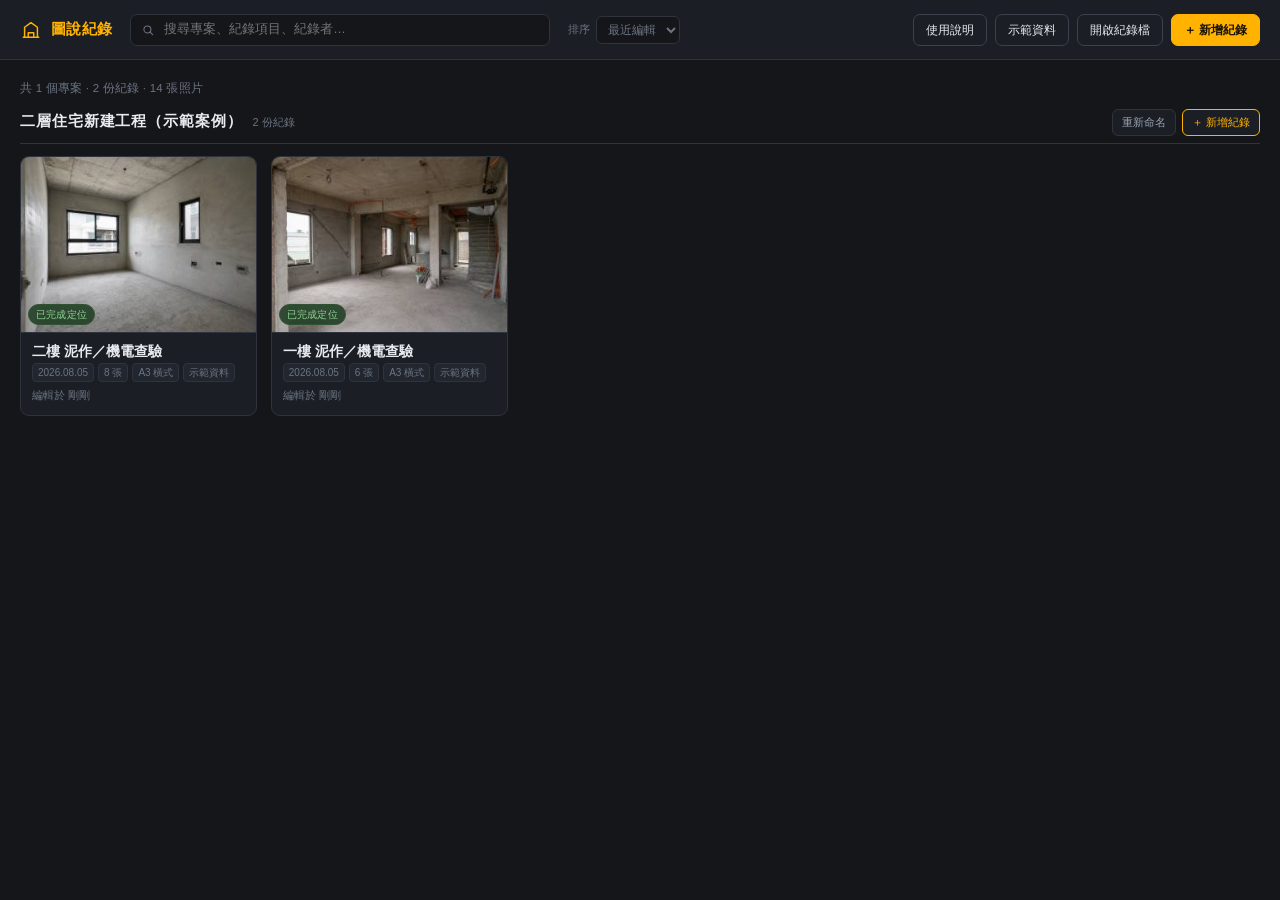
==== index.html @ b92b606a "圖說紀錄產生器：KAA AI WORKSHOP 示範檔案 高雄建築師公會 KAA AI WORKSHOP 的示範專案（吳欣儒開發）。  純前端的工地／勘查圖說紀錄工具：匯入照片與平面圖、在平面圖上點出" ====
<!DOCTYPE html>
<html lang="zh-Hant">
<head>
<meta charset="utf-8">
<meta name="viewport" content="width=device-width, initial-scale=1">
<title>圖說紀錄產生器</title>
<link rel="stylesheet" href="css/app.css">
<link rel="stylesheet" href="css/home.css">
<link rel="stylesheet" href="css/report.css">
</head>
<body>

<!-- ══════════════════════════════════════════════════════
     主介面：所有工地報告
     ══════════════════════════════════════════════════════ -->
<div id="homeView" class="view">
  <header class="homeBar">
    <div class="brand big">
      <svg viewBox="0 0 24 24" width="22" height="22" aria-hidden="true">
        <path d="M3 20h18M5 20V9l7-5 7 5v11M9 20v-5h6v5" fill="none" stroke="currentColor" stroke-width="1.6" stroke-linejoin="round"/>
      </svg>
      <span>圖說紀錄</span>
    </div>

    <div class="homeSearch">
      <svg viewBox="0 0 24 24" width="14" height="14"><circle cx="11" cy="11" r="6" fill="none" stroke="currentColor" stroke-width="1.8"/><path d="M15.5 15.5L20 20" stroke="currentColor" stroke-width="1.8" stroke-linecap="round"/></svg>
      <input id="projSearch" type="search" placeholder="搜尋專案、紀錄項目、紀錄者…">
    </div>

    <label class="homeSort">排序
      <select id="projSort">
        <option value="updated">最近編輯</option>
        <option value="date">紀錄日期</option>
        <option value="name">專案名稱</option>
        <option value="photos">照片數量</option>
      </select>
    </label>

    <div class="homeActions">
      <button id="btnHelp" class="btn ghost" title="開啟圖文使用說明">使用說明</button>
      <button id="btnSample" class="btn ghost" title="加入兩份示範紀錄（含平面圖與照片），可以直接練習">示範資料</button>
      <button id="btnOpenFile" class="btn ghost">開啟紀錄檔</button>
      <button id="btnNewProj" class="btn primary">＋ 新增紀錄</button>
    </div>
  </header>

  <main class="homeMain">
    <div id="projStats" class="projStats"></div>
    <div id="projGrid" class="projGroups"></div>
    <div id="projEmpty" class="homeEmpty" hidden>
      <svg viewBox="0 0 24 24" width="46" height="46"><path d="M3 20h18M5 20V9l7-5 7 5v11M9 20v-5h6v5" fill="none" stroke="currentColor" stroke-width="1.2" stroke-linejoin="round"/></svg>
      <p><strong>還沒有任何紀錄</strong><br>按右上「＋ 新增紀錄」開始，或用「開啟紀錄檔」讀入 <code>.sitelog</code></p>
    </div>
    <div id="projNoMatch" class="homeEmpty" hidden><p>沒有符合搜尋條件的紀錄</p></div>
  </main>
</div>

<!-- ══════════════════════════════════════════════════════
     編輯介面
     ══════════════════════════════════════════════════════ -->
<div id="editorView" class="view" hidden>

  <header class="topbar">
    <button id="btnBackHome" class="backBtn" title="回到全部紀錄">
      <svg viewBox="0 0 24 24" width="15" height="15"><path d="M15 5l-7 7 7 7" fill="none" stroke="currentColor" stroke-width="2" stroke-linecap="round" stroke-linejoin="round"/></svg>
      全部紀錄
    </button>

    <div class="metaFields">
      <label>專案名稱<input id="mProject" type="text" placeholder="○○新建工程 / ○○宅裝修"></label>
      <label>紀錄項目<input id="mSubject" type="text" placeholder="3F 泥作查驗"></label>
      <label>日期<input id="mDate" type="date"></label>
      <label>紀錄者<input id="mAuthor" type="text" placeholder="姓名"></label>
    </div>

    <div class="topActions">
      <span id="saveState" class="saveState">已儲存</span>
      <button id="btnSaveFile" class="btn ghost" title="把這份紀錄存成 .sitelog 檔備份">匯出紀錄檔</button>
      <button id="btnReport" class="btn primary">
        <svg viewBox="0 0 24 24" width="15" height="15"><path d="M6 3h9l5 5v13H6z M15 3v5h5" fill="none" stroke="currentColor" stroke-width="1.7" stroke-linejoin="round"/></svg>
        產生報告
      </button>
    </div>
  </header>

  <main class="workspace" id="workspace">

    <!-- ─── 左：照片清單 ─── -->
    <section class="pane paneList">
      <div class="paneHead">
        <h2>照片 <span id="photoCount" class="count">0</span></h2>
        <button id="btnAddPhotos" class="btn small">＋ 匯入照片</button>
      </div>
      <ul id="photoList" class="photoList"></ul>
      <div id="photoEmpty" class="emptyHint">
        <p>按上方「＋ 匯入照片」<br>或把檔案拖進來<br><span class="hint">支援影像與 PDF</span></p>
      </div>
      <div class="paneFoot">
        <span class="hint">拖曳可調整順序 · 編號會同步到平面圖與報告</span>
      </div>
    </section>

    <div class="resizer" id="resizeL" title="拖曳調整寬度（雙擊還原）"></div>

    <!-- ─── 中：平面圖 ─── -->
    <section class="pane panePlan">
      <div class="paneHead">
        <h2>平面圖</h2>
        <div class="headTools">
          <button id="btnZoomOut" class="iconBtn" title="縮小">−</button>
          <span id="zoomLabel" class="zoomLabel">100%</span>
          <button id="btnZoomIn" class="iconBtn" title="放大">＋</button>
          <button id="btnZoomFit" class="btn small ghost" title="縮放至符合視窗">符合</button>
          <button id="btnCal" class="btn small ghost" title="輸入原圖比例（例如 1:100），報告就能以真實比例出圖；也可改用兩點量測">比例尺</button>
          <button id="btnCropPlan" class="btn small ghost">裁切</button>
          <button id="btnAddPlan" class="btn small">＋ 匯入平面圖</button>
        </div>
      </div>

      <div id="planTabs" class="planTabs" hidden></div>

      <div id="planStage" class="planStage">
        <div id="planViewport" class="planViewport">
          <div id="planCanvas" class="planCanvas">
            <div id="planFrame" class="cropFrame">
              <img id="planImg" alt="平面圖" draggable="false">
            </div>
            <svg id="planOverlay" class="planOverlay" xmlns="http://www.w3.org/2000/svg"></svg>
          </div>
        </div>
        <div id="planEmpty" class="emptyHint big">
          <p><strong>尚未載入平面圖</strong><br>按右上「＋ 匯入平面圖」或把檔案拖進來<br><span class="hint">支援影像、PDF · 可匯入多張（各樓層分頁顯示）</span></p>
        </div>
        <div id="planTip" class="planTip">選一張照片，再點平面圖標記位置</div>
        <div id="calDlg" class="calDlg" hidden>
          <div class="cdHead">
            <strong>比例尺設定</strong>
            <span class="hint">告訴系統原圖的比例與紙張，報告就能以 1:100 等真實比例放置平面圖</span>
          </div>
          <div id="calState" class="cdState"></div>
          <label class="cdField">原圖比例　1 :
            <input id="calN" type="number" min="1" step="1" placeholder="100">
          </label>
          <label class="cdField">原圖紙張
            <select id="calPaper"></select>
          </label>
          <label class="cdField" id="calCustomW" hidden>紙張寬度
            <input id="calCustomWInput" type="number" min="1" step="1" placeholder="594">
            <span class="unit">mm</span>
          </label>
          <div class="cdFoot">
            <button id="calDlgPick" class="btn tiny ghost" title="圖檔被裁切或另外縮放過、不確定紙張大小時，改在圖上點兩點量距離">改用兩點量測</button>
            <span class="fdSpacer"></span>
            <button id="calDlgClear" class="btn tiny ghost danger">清除</button>
            <button id="calDlgClose" class="btn tiny ghost">關閉</button>
            <button id="calDlgApply" class="btn tiny primary">套用</button>
          </div>
        </div>
        <div id="planCalBar" class="cropBar" hidden>
          <span class="cropMsg" id="calMsg">在平面圖上點出一段已知距離的兩端（例如一道牆或尺寸線）</span>
          <label class="inlineField">實際距離
            <input id="calDist" type="number" min="1" step="1" placeholder="8000" disabled>
            <span class="unit">mm</span>
          </label>
          <button id="calCancel" class="btn tiny ghost">取消</button>
          <button id="calApply" class="btn tiny primary" disabled>套用</button>
        </div>
        <div id="planCropBar" class="cropBar" hidden>
          <span class="cropMsg">拖曳框選要保留的範圍</span>
          <button id="planCropReset" class="btn tiny ghost">全圖</button>
          <button id="planCropCancel" class="btn tiny ghost">取消</button>
          <button id="planCropApply" class="btn tiny primary">套用裁切</button>
        </div>
      </div>

      <div class="paneFoot planFoot">
        <span class="hint">滾輪縮放 · 拖曳空白處平移 · 拖曳圓點移動位置 · 拖曳圓點外的把手調整拍攝方向</span>
      </div>
    </section>

    <div class="resizer" id="resizeR" title="拖曳調整寬度（雙擊還原）"></div>

    <!-- ─── 右：照片編輯 ─── -->
    <section class="pane paneEdit">
      <div class="paneHead">
        <h2 id="editTitle">照片標註</h2>
        <div class="headTools">
          <button id="btnCropPhoto" class="btn small ghost">裁切</button>
          <button id="btnPrev" class="iconBtn" title="上一張">‹</button>
          <button id="btnNext" class="iconBtn" title="下一張">›</button>
        </div>
      </div>

      <div id="annoToolbar" class="annoToolbar">
        <div class="toolGroup" role="group" aria-label="標註工具">
          <button class="toolBtn" data-tool="select" title="選取 / 移動 (V)">
            <svg viewBox="0 0 24 24"><path d="M5 3l14 8-6 1.6L10.4 19z" fill="none" stroke="currentColor" stroke-width="1.7" stroke-linejoin="round"/></svg>
          </button>
          <button class="toolBtn" data-tool="pen" title="畫筆 (P)">
            <svg viewBox="0 0 24 24"><path d="M4 20l3.5-1 11-11-2.5-2.5-11 11z M15 6.5L17.5 9" fill="none" stroke="currentColor" stroke-width="1.7" stroke-linejoin="round"/></svg>
          </button>
          <button class="toolBtn" data-tool="line" title="直線 (L)">
            <svg viewBox="0 0 24 24"><path d="M4 20L20 4" fill="none" stroke="currentColor" stroke-width="1.7"/></svg>
          </button>
          <button class="toolBtn" data-tool="arrow" title="箭頭 (A)">
            <svg viewBox="0 0 24 24"><path d="M4 20L19 5 M11 5h8v8" fill="none" stroke="currentColor" stroke-width="1.7" stroke-linejoin="round"/></svg>
          </button>
          <button class="toolBtn" data-tool="rect" title="矩形 (R)">
            <svg viewBox="0 0 24 24"><rect x="4" y="6" width="16" height="12" fill="none" stroke="currentColor" stroke-width="1.7"/></svg>
          </button>
          <button class="toolBtn" data-tool="ellipse" title="橢圓 (O)">
            <svg viewBox="0 0 24 24"><ellipse cx="12" cy="12" rx="8" ry="6" fill="none" stroke="currentColor" stroke-width="1.7"/></svg>
          </button>
          <button class="toolBtn" data-tool="text" title="文字 (T)">
            <svg viewBox="0 0 24 24"><path d="M5 6h14M12 6v13M9 19h6" fill="none" stroke="currentColor" stroke-width="1.7" stroke-linecap="round"/></svg>
          </button>
        </div>

        <div class="toolGroup swatches" id="colorSwatches" role="group" aria-label="顏色"></div>

        <div class="toolGroup" role="group" aria-label="線寬">
          <button class="toolBtn wBtn" data-w="4"  title="細"><span class="wDot" style="height:2px"></span></button>
          <button class="toolBtn wBtn" data-w="8"  title="中"><span class="wDot" style="height:4px"></span></button>
          <button class="toolBtn wBtn" data-w="14" title="粗"><span class="wDot" style="height:7px"></span></button>
        </div>

        <div class="toolGroup">
          <button id="btnUndo" class="btn small ghost" title="復原 (Ctrl+Z)">復原</button>
          <button id="btnClearAnno" class="btn small ghost" title="清除此張全部標註">清除</button>
        </div>
      </div>

      <div id="editStage" class="editStage">
        <div id="photoWrap" class="photoWrap">
          <div id="photoFrame" class="cropFrame">
            <img id="photoImg" alt="" draggable="false">
          </div>
          <svg id="photoOverlay" class="photoOverlay" xmlns="http://www.w3.org/2000/svg"></svg>
        </div>
        <div id="editEmpty" class="emptyHint big"><p>從左側選一張照片開始標註</p></div>
        <div id="photoCropBar" class="cropBar" hidden>
          <span class="cropMsg">拖曳框選要保留的範圍</span>
          <button id="photoCropReset" class="btn tiny ghost">全圖</button>
          <button id="photoCropCancel" class="btn tiny ghost">取消</button>
          <button id="photoCropApply" class="btn tiny primary">套用裁切</button>
        </div>
      </div>

      <div class="captionBox">
        <div class="captionHead">
          <label for="capText">說明文字</label>
          <span id="capCounter" class="hint">0</span>
        </div>
        <textarea id="capText" rows="3" placeholder="例：3F 東側外牆，磁磚空鼓約 0.6 m²，已標示待修範圍。" disabled></textarea>
        <div class="captionRow">
          <label class="inlineField">拍攝方向
            <input id="dirAngle" type="number" min="0" max="359" step="5" placeholder="—" disabled>
            <span class="unit">°</span>
          </label>
          <button id="btnClearDir" class="btn tiny ghost" disabled>清除方向</button>
          <button id="btnClearPin" class="btn tiny ghost" disabled>清除位置</button>
          <button id="btnDelPhoto" class="btn tiny ghost danger" disabled>刪除照片</button>
        </div>
      </div>
    </section>
  </main>
</div>

<!-- ══════════════════ 報告視窗 ══════════════════ -->
<div id="reportModal" class="modal" hidden>
  <div class="reportBar">
    <div class="reportBarLeft">
      <strong>報告預覽</strong>
      <span id="sheetInfo" class="hint"></span>
    </div>

    <div class="reportBarMid">
      <label>紙張
        <select id="optPaper">
          <option value="A0">A0（1189×841）</option>
          <option value="A1">A1（841×594）</option>
          <option value="A2">A2（594×420）</option>
          <option value="A3" selected>A3（420×297）</option>
        </select>
      </label>
      <label>方向
        <select id="optOrient">
          <option value="landscape">橫式</option>
          <option value="portrait">直式</option>
        </select>
      </label>
      <label>每張圖面
        <select id="optPerSheet">
          <option value="4">4 張照片</option>
          <option value="6">6 張照片</option>
          <option value="8" selected>8 張照片</option>
          <option value="10">10 張照片</option>
          <option value="12">12 張照片</option>
          <option value="14">14 張照片</option>
        </select>
      </label>
      <label>版面
        <select id="optEdges">
          <option value="auto" selected>自動（填滿版面）</option>
          <option value="sides">只放兩側</option>
          <option value="free">自由排版</option>
        </select>
      </label>
      <label>比例
        <select id="optScale">
          <option value="">自動大小</option>
          <option value="50">1:50</option>
          <option value="75">1:75</option>
          <option value="100">1:100</option>
          <option value="150">1:150</option>
          <option value="200">1:200</option>
          <option value="250">1:250</option>
          <option value="300">1:300</option>
          <option value="500">1:500</option>
        </select>
      </label>
      <label>字級
        <select id="optFont">
          <option value="0.8">特小</option>
          <option value="0.9">小</option>
          <option value="1" selected>標準</option>
          <option value="1.15">大</option>
          <option value="1.3">特大</option>
          <option value="1.5">超大</option>
        </select>
      </label>
      <label class="chk"><input id="optLeaders" type="checkbox" checked> 引線</label>
      <label class="chk"><input id="optGhost" type="checkbox" checked> 顯示其他頁位置</label>
    </div>

    <div class="reportBarRight">
      <button id="btnFrame" class="btn ghost" title="事務所圖框：名稱、Logo、額外標題欄位">圖框</button>
      <button id="btnPrint" class="btn primary">列印 / 存成 PDF</button>
      <button id="btnCloseReport" class="btn ghost">關閉</button>
    </div>
  </div>

  <!-- 圖框設定面板 -->
  <div id="frameDlg" class="frameDlg" hidden>
    <div class="fdHead">
      <strong>圖框設定</strong>
      <span class="hint">套用在這份紀錄的報告標題欄；可設為事務所預設</span>
    </div>
    <label class="fdField">事務所名稱
      <input id="frOffice" type="text" placeholder="○○建築師事務所">
    </label>
    <div class="fdField">
      <span>Logo</span>
      <div class="fdLogoRow">
        <button id="frLogoPick" class="btn small ghost">選擇圖檔</button>
        <img id="frLogoPrev" class="fdLogoPrev" alt="" hidden>
        <button id="frLogoClear" class="btn tiny ghost danger" hidden>移除</button>
      </div>
    </div>
    <div class="fdField">
      <span>額外標題欄位（印在日期前面）</span>
      <div id="frExtras" class="fdExtras"></div>
      <button id="frAddExtra" class="btn tiny ghost">＋ 新增欄位</button>
    </div>
    <div class="fdFoot">
      <label class="chk"><input id="frDefault" type="checkbox"> 設為新紀錄的預設圖框</label>
      <span class="fdSpacer"></span>
      <button id="frClose" class="btn small ghost">關閉</button>
      <button id="frSave" class="btn small primary">套用</button>
    </div>
  </div>

  <!-- 自由排版 -->
  <div id="freeBar" class="manualBar" hidden>
    <span class="mbLabel">自由排版</span>
    <span class="mbHint">拖曳移動 · 拖到另一張照片上互換 · 右下角把手縮放 · 方向鍵微調（Shift 5mm）· Alt 暫時不吸附 · Ctrl+Z 復原 / Ctrl+Y 重做</span>
    <label class="chk mbChk"><input id="optSnap" type="checkbox" checked> 對齊吸附</label>
    <button id="btnResetFree" class="btn tiny ghost">全部重排</button>
  </div>

  <div id="reportScroll" class="reportScroll">
    <div id="sheets" class="sheets"></div>
  </div>
</div>

<!-- 隱藏的檔案輸入 -->
<input id="filePhotos" type="file" accept="image/*,.pdf" multiple hidden>
<input id="filePlan"   type="file" accept="image/*,.pdf" hidden>
<input id="fileProj"   type="file" accept=".sitelog,.json,application/json" hidden>
<input id="fileLogo"   type="file" accept="image/*" hidden>

<div id="dropVeil" class="dropVeil" hidden><div id="dropVeilMsg">放開以匯入</div></div>

<div id="toast" class="toast" hidden></div>

<script src="js/util.js"></script>
<script src="js/db.js"></script>
<script src="js/state.js"></script>
<script src="js/crop.js"></script>
<script src="js/convert.js"></script>
<script src="js/plan.js"></script>
<script src="js/photo.js"></script>
<script src="js/layout.js"></script>
<script src="js/report.js"></script>
<script src="js/arrange.js"></script>
<script src="js/home.js"></script>
<script src="js/sample.js"></script>
<script src="js/app.js"></script>
</body>
</html>
---- css/app.css ----
/* ══════════════════════════════════════════════════════════
   工地紀錄報告產生器 — 編輯介面
   ══════════════════════════════════════════════════════════ */

:root{
  --bg:        #14161a;
  --bg-2:      #1b1e24;
  --bg-3:      #22262e;
  --line:      #2e333d;
  --line-2:    #3b414d;
  --txt:       #e7eaef;
  --txt-2:     #9aa3b2;
  --txt-3:     #6c7482;
  --accent:    #ffb300;
  --accent-d:  #d99700;
  --danger:    #ef5350;
  --ok:        #4caf50;
  --radius:    7px;
  --head-h:    54px;
  --font: "Noto Sans TC","PingFang TC","Microsoft JhengHei",-apple-system,
          BlinkMacSystemFont,"Segoe UI",Roboto,sans-serif;
}

*{ box-sizing:border-box; }

/* 這個專案大量使用 hidden 屬性切換顯示，而下面不少元件自帶
   display:flex / grid，特異性高過 UA 的 [hidden]{display:none}。 */
[hidden]{ display:none !important; }

html,body{
  height:100%; margin:0;
  background:var(--bg); color:var(--txt);
  font-family:var(--font); font-size:13px; line-height:1.5;
  overflow:hidden;
  -webkit-font-smoothing:antialiased;
}

button,input,select,textarea{ font:inherit; color:inherit; }
h2{ font-size:12px; font-weight:600; letter-spacing:.06em; margin:0; color:var(--txt-2); text-transform:uppercase; }
.hint{ color:var(--txt-3); font-size:11px; }

/* ─────────────── 按鈕 ─────────────── */
.btn{
  display:inline-flex; align-items:center; gap:6px;
  background:var(--bg-3); border:1px solid var(--line-2); color:var(--txt);
  padding:6px 12px; border-radius:var(--radius); cursor:pointer;
  font-size:12px; font-weight:500; white-space:nowrap;
  transition:background .12s, border-color .12s, color .12s;
}
.btn:hover{ background:#2b313a; border-color:#4a515f; }
.btn:active{ transform:translateY(1px); }
.btn.primary{ background:var(--accent); border-color:var(--accent); color:#1a1206; font-weight:700; }
.btn.primary:hover{ background:#ffc02e; border-color:#ffc02e; }
.btn.ghost{ background:transparent; }
.btn.ghost:hover{ background:var(--bg-3); }
.btn.danger{ color:#ff8a85; border-color:#4a3230; }
.btn.danger:hover{ background:#3a2422; border-color:#6b3c39; color:#ff9c97; }
.btn.small{ padding:4px 9px; font-size:11.5px; }
.btn.tiny{ padding:3px 8px; font-size:11px; }
.btn:disabled{ opacity:.35; cursor:default; pointer-events:none; }

.iconBtn{
  width:24px; height:24px; display:grid; place-items:center;
  background:transparent; border:1px solid var(--line-2); border-radius:5px;
  color:var(--txt-2); cursor:pointer; font-size:14px; line-height:1; padding:0;
}
.iconBtn:hover{ background:var(--bg-3); color:var(--txt); }

/* ─────────────── 頂部工具列 ─────────────── */
.topbar{
  height:var(--head-h); display:flex; align-items:center; gap:20px;
  padding:0 14px; background:var(--bg-2); border-bottom:1px solid var(--line);
}
.brand{
  display:flex; align-items:center; gap:8px;
  font-weight:700; font-size:13.5px; letter-spacing:.02em;
  color:var(--accent); flex:none;
}
.metaFields{ display:flex; gap:12px; flex:1; min-width:0; overflow:hidden; }
.metaFields label{
  display:flex; flex-direction:column; gap:2px;
  font-size:10px; color:var(--txt-3); letter-spacing:.04em; min-width:0;
}
.metaFields input{
  background:var(--bg); border:1px solid var(--line); border-radius:5px;
  padding:4px 7px; font-size:12px; width:100%; min-width:0;
}
.metaFields label:nth-child(1){ flex:1.6 1 130px; }
.metaFields label:nth-child(2){ flex:1.4 1 120px; }
.metaFields label:nth-child(3){ flex:0 0 118px; }
.metaFields label:nth-child(4){ flex:0 0 88px; }
.metaFields input:focus{ outline:none; border-color:var(--accent); }
.topActions{ display:flex; gap:7px; flex:none; }

/* ─────────────── 版面 ─────────────── */
.workspace{
  height:calc(100% - var(--head-h));
  display:grid;
  grid-template-columns:var(--wL, 210px) 5px 1fr 5px var(--wR, 400px);
}

/* 側欄寬度調整把手 */
.resizer{
  background:var(--line); cursor:col-resize; position:relative;
  transition:background .12s;
}
.resizer::after{                       /* 把可點擊範圍加寬，但視覺上仍是細線 */
  content:''; position:absolute; top:0; bottom:0; left:-4px; right:-4px;
}
.resizer:hover, .resizer.dragging{ background:var(--accent); }
body.resizing{ cursor:col-resize; user-select:none; }
body.resizing iframe, body.resizing .planViewport{ pointer-events:none; }
.pane{ display:flex; flex-direction:column; min-width:0; min-height:0; background:var(--bg); }
.paneList{ border-right:1px solid var(--line); }
.paneEdit{ border-left:1px solid var(--line); background:var(--bg-2); }

.paneHead{
  min-height:38px; flex:none; display:flex; align-items:center; justify-content:space-between;
  gap:4px 8px; padding:3px 10px; border-bottom:1px solid var(--line); background:var(--bg-2);
  /* 欄寬不夠時工具列換行，而不是把最右邊的按鈕（裁切、匯入平面圖）擠出畫面外 */
  flex-wrap:wrap;
}
.paneEdit .paneHead{ background:var(--bg-3); }
.headTools{ display:flex; align-items:center; gap:5px; flex-wrap:wrap; justify-content:flex-end; }
.headTools .btn, .headTools .iconBtn{ white-space:nowrap; }
.count{
  display:inline-block; min-width:17px; padding:0 5px; margin-left:3px;
  background:var(--bg-3); border-radius:9px; text-align:center;
  font-size:10.5px; color:var(--txt-2); font-weight:600;
}
.paneFoot{
  flex:none; padding:6px 10px; border-top:1px solid var(--line);
  background:var(--bg-2); font-size:10.5px;
}
.planFoot{ text-align:center; }

.emptyHint{
  display:grid; place-items:center; text-align:center;
  color:var(--txt-3); font-size:12px; padding:24px 16px; line-height:1.7;
}
.emptyHint.big{ position:absolute; inset:0; pointer-events:none; }
.emptyHint p{ margin:0; }

/* ─────────────── 照片清單 ─────────────── */
.photoList{ list-style:none; margin:0; padding:6px; overflow-y:auto; flex:1; }
.photoItem{
  position:relative; display:flex; gap:8px; align-items:center;
  padding:5px; margin-bottom:4px; border-radius:6px;
  border:1px solid transparent; cursor:pointer; user-select:none;
  transition:background .1s, border-color .1s;
}
.photoItem:hover{ background:var(--bg-2); }
.photoItem.sel{ background:#2a2418; border-color:var(--accent); }
.photoItem.dragging{ opacity:.35; }
.photoItem.dropBefore{ box-shadow:inset 0 2px 0 var(--accent); }
.photoItem.dropAfter { box-shadow:inset 0 -2px 0 var(--accent); }

.piNum{
  flex:none; width:20px; height:20px; border-radius:50%;
  display:grid; place-items:center; font-size:10.5px; font-weight:700;
  background:var(--bg-3); color:var(--txt-2); border:1px solid var(--line-2);
}
.photoItem.sel .piNum{ background:var(--accent); color:#1a1206; border-color:var(--accent); }
.piThumb{
  flex:none; width:56px; height:42px; border-radius:4px; object-fit:cover;
  background:var(--bg-3); border:1px solid var(--line);
}
.piMeta{ flex:1; min-width:0; }
.piCap{
  font-size:11px; color:var(--txt-2); overflow:hidden; text-overflow:ellipsis;
  display:-webkit-box; -webkit-line-clamp:2; -webkit-box-orient:vertical; line-height:1.35;
}
.piCap.none{ color:var(--txt-3); font-style:italic; }
.piFlags{ display:flex; gap:4px; margin-top:3px; }
.flag{
  font-size:9px; padding:1px 4px; border-radius:3px; letter-spacing:.03em;
  background:var(--bg-3); color:var(--txt-3); border:1px solid var(--line);
}
.flag.on{ background:#1e3320; color:#8fd694; border-color:#2f5233; }
.flag.warn{ background:#3a2a16; color:#e8b366; border-color:#5c421f; }

/* ─────────────── 平面圖 ─────────────── */
.planStage{ position:relative; flex:1; overflow:hidden; background:#0e1013; }
.planViewport{ position:absolute; inset:0; overflow:hidden; cursor:crosshair; touch-action:none; }
.planViewport.panning{ cursor:grabbing; }
.planViewport.noplan{ cursor:default; }
.planCanvas{ position:absolute; top:0; left:0; transform-origin:0 0; will-change:transform; }
.planCanvas .cropFrame{ position:absolute; top:0; left:0; background:#fff; }
.planCanvas img{ display:block; max-width:none; user-select:none; }
.planOverlay{ position:absolute; inset:0; overflow:visible; }

.pinHit{ cursor:grab; }
.pinHit:active{ cursor:grabbing; }
.dirHandle{ cursor:crosshair; }

.planTip{
  position:absolute; left:50%; bottom:12px; transform:translateX(-50%);
  background:rgba(255,179,0,.14); border:1px solid rgba(255,179,0,.45);
  color:#ffd479; padding:5px 12px; border-radius:20px;
  font-size:11.5px; pointer-events:none; opacity:0; transition:opacity .2s;
}
.planTip.show{ opacity:1; }
.zoomLabel{ font-size:10.5px; color:var(--txt-3); min-width:34px; text-align:center; }

/* ─────────────── 標註工具列 ─────────────── */
.annoToolbar{
  flex:none; display:flex; flex-wrap:wrap; align-items:center; gap:6px;
  padding:6px 8px; border-bottom:1px solid var(--line); background:var(--bg-3);
}
.toolGroup{ display:flex; align-items:center; gap:3px; padding-right:6px; border-right:1px solid var(--line); }
.toolGroup:last-child{ border-right:none; padding-right:0; margin-left:auto; }
.toolBtn{
  width:27px; height:27px; display:grid; place-items:center;
  background:transparent; border:1px solid transparent; border-radius:5px;
  color:var(--txt-2); cursor:pointer; padding:0;
}
.toolBtn svg{ width:16px; height:16px; }
.toolBtn:hover{ background:#2b313a; color:var(--txt); }
.toolBtn.on{ background:var(--accent); color:#1a1206; border-color:var(--accent); }
.wDot{ display:block; width:15px; border-radius:3px; background:currentColor; }

.swatches{ gap:4px; }
.swatch{
  width:17px; height:17px; border-radius:50%; cursor:pointer; padding:0;
  border:2px solid transparent; box-shadow:0 0 0 1px var(--line-2) inset;
}
.swatch.on{ border-color:var(--txt); box-shadow:0 0 0 1px var(--bg-3) inset; }

/* ─────────────── 照片編輯 ─────────────── */
.editStage{
  position:relative; flex:1; min-height:0; display:grid; place-items:center;
  padding:10px; background:#0e1013; overflow:hidden;
}
.photoWrap{
  position:relative; max-width:100%; max-height:100%;
  display:none; box-shadow:0 3px 18px rgba(0,0,0,.55);
}
.photoWrap.ready{ display:block; }
.photoWrap .cropFrame{ position:absolute; inset:0; }
.photoWrap img{ display:block; user-select:none; }
.photoOverlay{ position:absolute; inset:0; touch-action:none; cursor:crosshair; }
.photoOverlay.selectMode{ cursor:default; }
.annoShape{ pointer-events:none; }
.annoShape.pickable{ pointer-events:stroke; cursor:move; }
.annoShape.pickable.filled{ pointer-events:all; }
.annoSel{ outline:none; }

/* ─────────────── 說明文字 ─────────────── */
.captionBox{ flex:none; padding:8px 10px 10px; border-top:1px solid var(--line); background:var(--bg-2); }
.captionHead{ display:flex; justify-content:space-between; align-items:baseline; margin-bottom:4px; }
.captionHead label{ font-size:10px; color:var(--txt-3); letter-spacing:.05em; }
#capText{
  width:100%; resize:vertical; min-height:52px;
  background:var(--bg); border:1px solid var(--line); border-radius:6px;
  padding:7px 8px; font-size:12.5px; line-height:1.55;
}
#capText:focus{ outline:none; border-color:var(--accent); }
#capText:disabled{ opacity:.4; }
.captionRow{ display:flex; align-items:center; gap:7px; margin-top:7px; flex-wrap:wrap; }
.inlineField{ display:flex; align-items:center; gap:4px; font-size:11px; color:var(--txt-3); }
.inlineField input{
  width:52px; background:var(--bg); border:1px solid var(--line);
  border-radius:5px; padding:3px 5px; font-size:11.5px;
}
.inlineField input:focus{ outline:none; border-color:var(--accent); }
.unit{ color:var(--txt-3); }
.captionRow .danger{ margin-left:auto; }

/* ─────────────── 報告視窗 ─────────────── */
.modal{ position:fixed; inset:0; z-index:100; background:#3c4048; display:flex; flex-direction:column; }
.reportBar{
  flex:none; height:46px; display:flex; align-items:center; gap:18px;
  padding:0 14px; background:var(--bg-2); border-bottom:1px solid #000;
  box-shadow:0 2px 10px rgba(0,0,0,.4);
}
.reportBarLeft{ display:flex; align-items:baseline; gap:9px; flex:none; }
.reportBarMid{ display:flex; align-items:center; gap:14px; flex:1; flex-wrap:wrap; }
.reportBarMid label{ display:flex; align-items:center; gap:5px; font-size:11px; color:var(--txt-3); }
.reportBarMid select{
  background:var(--bg); border:1px solid var(--line-2); border-radius:5px;
  padding:3px 6px; font-size:11.5px;
}
.reportBarMid .chk{ gap:4px; cursor:pointer; }
.reportBarRight{ display:flex; gap:7px; flex:none; }

/* 自訂版面列 */
.manualBar{
  flex:none; display:flex; align-items:center; gap:9px; flex-wrap:wrap;
  padding:7px 14px; background:var(--bg-3); border-bottom:1px solid #000;
  font-size:11px; color:var(--txt-3);
}
.mbLabel{ color:var(--txt-2); font-weight:600; letter-spacing:.04em; }
.mbNum{ display:flex; align-items:center; gap:4px; }
.mbNum input{
  width:46px; background:var(--bg); border:1px solid var(--line-2);
  border-radius:5px; padding:3px 5px; font-size:11.5px; text-align:center;
}
.mbNum input:focus{ outline:none; border-color:var(--accent); }
.mbNum input:disabled{ opacity:.4; }
.mbSum{ color:var(--txt-3); }
.mbSum.warn{ color:#e8b366; font-weight:600; }
.mbDiv{ width:1px; height:16px; background:var(--line-2); }
.mbRange{ display:flex; align-items:center; gap:6px; }
.mbRange input[type=range]{ width:120px; accent-color:var(--accent); }
.mbRange input:disabled{ opacity:.4; }
.mbVal{ min-width:44px; color:var(--txt-2); }
.mbHint{ color:var(--txt-3); font-style:italic; }
.mbChk{ display:flex; align-items:center; gap:5px; cursor:pointer; color:var(--txt-2); }
.manualBar button{ margin-left:auto; }

.reportScroll{ flex:1; overflow:auto; padding:26px 0 46px; }
.sheets{ display:flex; flex-direction:column; align-items:center; gap:26px; }

/* ─────────────── 其他 ─────────────── */
.dropVeil{
  position:fixed; inset:0; z-index:200; display:grid; place-items:center;
  background:rgba(255,179,0,.10); border:3px dashed var(--accent);
  pointer-events:none; font-size:17px; font-weight:600; color:#ffd479;
}

/* ─────────── 圖框設定面板 ─────────── */
.frameDlg{
  position:absolute; top:52px; right:14px; z-index:150; width:400px;
  background:var(--bg-2); border:1px solid var(--line-2); border-radius:9px;
  padding:14px 16px 12px; box-shadow:0 10px 34px rgba(0,0,0,.55);
  display:flex; flex-direction:column; gap:11px;
}
.fdHead{ display:flex; flex-direction:column; gap:2px; }
.fdField{ display:flex; flex-direction:column; gap:5px; font-size:11.5px; color:var(--txt-2); }
.fdField input[type=text]{
  background:var(--bg); border:1px solid var(--line); border-radius:6px;
  padding:6px 8px; font-size:12.5px;
}
.fdField input[type=text]:focus{ outline:none; border-color:var(--accent); }
.fdLogoRow{ display:flex; align-items:center; gap:9px; }
.fdLogoPrev{
  height:34px; max-width:150px; object-fit:contain; border-radius:4px;
  background:#fff; padding:2px 6px; border:1px solid var(--line);
}
.fdExtras{ display:flex; flex-direction:column; gap:5px; }
.fdExtraRow{ display:flex; gap:6px; align-items:center; }
.fdExtraRow input{
  background:var(--bg); border:1px solid var(--line); border-radius:5px;
  padding:5px 7px; font-size:12px; min-width:0;
}
.fdExtraRow input:first-child{ flex:0 0 108px; }
.fdExtraRow input:nth-child(2){ flex:1; }
.fdExtraRow input:focus{ outline:none; border-color:var(--accent); }
.fdDel{
  flex:none; width:22px; height:22px; border-radius:5px; cursor:pointer;
  background:transparent; border:1px solid var(--line-2); color:var(--txt-3);
  font-size:12px; line-height:1; padding:0;
}
.fdDel:hover{ background:#3a2422; border-color:#6b3c39; color:#ff9c97; }
.fdFoot{ display:flex; align-items:center; gap:9px; border-top:1px solid var(--line); padding-top:11px; }
.fdFoot .chk{ display:flex; align-items:center; gap:6px; font-size:11.5px; color:var(--txt-2); cursor:pointer; }
.fdSpacer{ flex:1; }

/* ─────────── 平面圖分頁列 ─────────── */
.planTabs{
  display:flex; flex-wrap:wrap; gap:5px; padding:6px 10px 0;
  border-bottom:1px solid var(--line); padding-bottom:6px;
}
.planTab{
  display:inline-flex; align-items:center; gap:6px; max-width:200px;
  background:var(--bg); border:1px solid var(--line); border-radius:7px 7px 3px 3px;
  color:var(--txt-2); font-size:11.5px; padding:4px 7px 4px 9px; cursor:pointer;
}
.planTab:hover{ border-color:var(--line-2); color:var(--txt); }
.planTab.on{
  background:var(--bg-3); border-color:var(--accent); color:var(--txt);
  font-weight:600;
}
.ptName{ overflow:hidden; text-overflow:ellipsis; white-space:nowrap; }
.ptCount{
  flex:none; min-width:16px; text-align:center; border-radius:8px;
  background:var(--bg-3); border:1px solid var(--line-2);
  font-size:10px; padding:0 4px; color:var(--txt-3);
}
.planTab.on .ptCount{ background:var(--accent); border-color:var(--accent); color:#2a1e00; font-weight:700; }
.ptDel{
  flex:none; width:16px; height:16px; line-height:14px; text-align:center;
  border-radius:4px; color:var(--txt-3); font-size:12px;
}
.ptDel:hover{ background:#3a2422; color:#ff9c97; }

/* ─────────── 比例尺設定面板 ─────────── */
.calDlg{
  position:absolute; top:10px; right:12px; z-index:150; width:330px;
  background:var(--bg-2); border:1px solid var(--line-2); border-radius:9px;
  padding:14px 16px 12px; box-shadow:0 10px 34px rgba(0,0,0,.55);
  display:flex; flex-direction:column; gap:11px;
}
.cdHead{ display:flex; flex-direction:column; gap:2px; }
.cdState{ font-size:11px; color:var(--txt-3); }
.cdField{
  display:flex; align-items:center; gap:7px;
  font-size:12px; color:var(--txt-2); white-space:nowrap;
}
.cdField input[type=number]{
  width:86px; background:var(--bg); border:1px solid var(--line); border-radius:6px;
  padding:6px 8px; font-size:12.5px;
}
.cdField select{
  flex:1; min-width:0; background:var(--bg); border:1px solid var(--line);
  border-radius:6px; padding:6px 8px; font-size:12px; color:var(--txt);
}
.cdField input:focus, .cdField select:focus{ outline:none; border-color:var(--accent); }
.cdFoot{ display:flex; align-items:center; gap:7px; border-top:1px solid var(--line); padding-top:11px; }

.toast{
  position:fixed; left:50%; bottom:26px; transform:translateX(-50%);
  background:var(--bg-3); border:1px solid var(--line-2); color:var(--txt);
  padding:9px 18px; border-radius:22px; font-size:12.5px; z-index:300;
  box-shadow:0 6px 22px rgba(0,0,0,.5);
}
.toast.err{ border-color:#6b3c39; color:#ff9c97; }

::-webkit-scrollbar{ width:9px; height:9px; }
::-webkit-scrollbar-track{ background:transparent; }
::-webkit-scrollbar-thumb{ background:#3a4049; border-radius:5px; }
::-webkit-scrollbar-thumb:hover{ background:#4a515c; }

/* ─────────── 回首頁按鈕與存檔狀態 ─────────── */
.backBtn{
  display:inline-flex; align-items:center; gap:5px; flex:none;
  background:transparent; border:1px solid var(--line-2); color:var(--txt-2);
  padding:5px 11px 5px 8px; border-radius:var(--radius);
  font-size:12px; font-weight:500; cursor:pointer; white-space:nowrap;
}
.backBtn:hover{ background:var(--bg-3); color:var(--txt); border-color:#4a515f; }

.saveState{
  font-size:10.5px; color:var(--txt-3); min-width:44px; text-align:right;
  transition:color .2s;
}
.saveState.saving{ color:var(--accent); }
.saveState.error { color:#ff8a85; }

/* ─────────── 裁切 ─────────── */
.cropFrame{ position:relative; overflow:hidden; }
.cropFrame img{ display:block; user-select:none; }

.cropOverlay{ position:absolute; inset:0; touch-action:none; cursor:crosshair; z-index:5; }
/* 平面圖畫布有 transform:scale()，縮到 14% 時 1px 邊線與 12px 把手會小到看不見。
   --cropK 由 plan.js 設成 1/縮放倍率，框線、把手、格線全部反向補償，
   任何縮放下看起來都一樣大。照片編輯器沒有縮放，--cropK 用預設值 1。 */
.cropRect{
  position:absolute; cursor:move;
  box-shadow:0 0 0 100vmax rgba(0,0,0,.62);
  outline:calc(1.4px * var(--cropK, 1)) solid rgba(255,255,255,.9);
}
.cropGrid{
  position:absolute; inset:0; pointer-events:none;
  background:
    linear-gradient(to right,  transparent 33.33%, rgba(255,255,255,.28) 33.33%, rgba(255,255,255,.28) calc(33.33% + 1px*var(--cropK,1)), transparent calc(33.33% + 1px*var(--cropK,1)),
                               transparent 66.66%, rgba(255,255,255,.28) 66.66%, rgba(255,255,255,.28) calc(66.66% + 1px*var(--cropK,1)), transparent calc(66.66% + 1px*var(--cropK,1))),
    linear-gradient(to bottom, transparent 33.33%, rgba(255,255,255,.28) 33.33%, rgba(255,255,255,.28) calc(33.33% + 1px*var(--cropK,1)), transparent calc(33.33% + 1px*var(--cropK,1)),
                               transparent 66.66%, rgba(255,255,255,.28) 66.66%, rgba(255,255,255,.28) calc(66.66% + 1px*var(--cropK,1)), transparent calc(66.66% + 1px*var(--cropK,1)));
}
.cropHandle{
  --ck: var(--cropK, 1);
  position:absolute; width:calc(12px * var(--ck)); height:calc(12px * var(--ck));
  background:#fff;
  border:calc(1.5px * var(--ck)) solid #111; border-radius:calc(2px * var(--ck)); z-index:2;
}
.cropHandle.h-nw{ left:calc(-6px * var(--ck));  top:calc(-6px * var(--ck));    cursor:nwse-resize; }
.cropHandle.h-n { left:50%;   top:calc(-6px * var(--ck));    margin-left:calc(-6px * var(--ck)); cursor:ns-resize; }
.cropHandle.h-ne{ right:calc(-6px * var(--ck)); top:calc(-6px * var(--ck));    cursor:nesw-resize; }
.cropHandle.h-e { right:calc(-6px * var(--ck)); top:50%;     margin-top:calc(-6px * var(--ck));  cursor:ew-resize; }
.cropHandle.h-se{ right:calc(-6px * var(--ck)); bottom:calc(-6px * var(--ck)); cursor:nwse-resize; }
.cropHandle.h-s { left:50%;   bottom:calc(-6px * var(--ck)); margin-left:calc(-6px * var(--ck)); cursor:ns-resize; }
.cropHandle.h-sw{ left:calc(-6px * var(--ck));  bottom:calc(-6px * var(--ck)); cursor:nesw-resize; }
.cropHandle.h-w { left:calc(-6px * var(--ck));  top:50%;     margin-top:calc(-6px * var(--ck));  cursor:ew-resize; }

.cropBar{
  position:absolute; left:50%; bottom:12px; transform:translateX(-50%);
  display:flex; align-items:center; gap:7px; z-index:20;
  background:var(--bg-2); border:1px solid var(--line-2);
  padding:6px 10px; border-radius:22px;
  box-shadow:0 6px 22px rgba(0,0,0,.55);
}
.cropMsg{ font-size:11px; color:var(--txt-2); margin-right:3px; }
.btn.small.on, .btn.tiny.on{ background:var(--accent); border-color:var(--accent); color:#1a1206; }

.planTip.warn{
  background:rgba(232,179,102,.14); border-color:rgba(232,179,102,.5); color:#e8b366;
}

@media (max-width:1180px){
  .metaFields label:nth-child(4){ display:none; }
}
---- css/home.css ----
/* ══════════════════════════════════════════════════════════
   主介面 — 所有工地紀錄
   ══════════════════════════════════════════════════════════ */

.view{ height:100%; display:flex; flex-direction:column; }

/* ─────────── 頂部 ─────────── */
.homeBar{
  flex:none; height:60px; display:flex; align-items:center; gap:18px;
  padding:0 20px; background:var(--bg-2); border-bottom:1px solid var(--line);
}
.brand.big{ font-size:15px; gap:9px; }

.homeSearch{
  flex:1; max-width:420px; display:flex; align-items:center; gap:7px;
  background:var(--bg); border:1px solid var(--line); border-radius:7px;
  padding:0 10px; height:32px; color:var(--txt-3);
}
.homeSearch:focus-within{ border-color:var(--accent); color:var(--txt-2); }
.homeSearch input{
  flex:1; background:none; border:none; outline:none;
  font-size:12.5px; color:var(--txt); min-width:0;
}
.homeSearch input::-webkit-search-cancel-button{ filter:invert(.6); }

.homeSort{ display:flex; align-items:center; gap:6px; font-size:11px; color:var(--txt-3); }
.homeSort select{
  background:var(--bg); border:1px solid var(--line); border-radius:6px;
  padding:5px 7px; font-size:12px;
}
.homeActions{ display:flex; gap:8px; margin-left:auto; }

/* ─────────── 內容 ─────────── */
.homeMain{ flex:1; overflow-y:auto; padding:20px 20px 40px; }
.projStats{ font-size:11.5px; color:var(--txt-3); margin-bottom:12px; letter-spacing:.02em; }

/* ─────────── 專案分組 ─────────── */
.projGroups{ display:flex; flex-direction:column; gap:28px; }

.pgHead{
  display:flex; align-items:baseline; gap:10px;
  border-bottom:1px solid var(--line); padding-bottom:7px; margin-bottom:12px;
}
.pgName{
  margin:0; font-size:15px; font-weight:700; color:var(--txt);
  overflow:hidden; text-overflow:ellipsis; white-space:nowrap;
}
.pgName.none{ color:var(--txt-3); font-weight:500; font-style:italic; }
.pgCount{ flex:none; font-size:11px; color:var(--txt-3); }
.pgActs{ margin-left:auto; flex:none; display:flex; gap:6px; }
.pgAct{
  background:var(--bg-2); border:1px solid var(--line); color:var(--txt-2);
  border-radius:6px; padding:4px 9px; font-size:11px; cursor:pointer;
}
.pgAct:hover{ background:var(--bg-3); color:var(--txt); border-color:#4a515f; }
.pgAct.primary{ border-color:var(--accent); color:var(--accent); }
.pgAct.primary:hover{ background:var(--accent); color:#2a1e00; }

.pgGrid{
  display:grid; gap:14px;
  grid-template-columns:repeat(auto-fill, minmax(232px, 1fr));
}

.projCard{
  position:relative; display:flex; flex-direction:column;
  background:var(--bg-2); border:1px solid var(--line); border-radius:9px;
  overflow:hidden; cursor:pointer; outline:none;
  transition:border-color .13s, transform .13s, box-shadow .13s;
}
.projCard:hover, .projCard:focus-visible{
  border-color:var(--accent); transform:translateY(-2px);
  box-shadow:0 6px 20px rgba(0,0,0,.4);
}

.pcCover{
  position:relative; aspect-ratio:4/3; background:#0e1013;
  display:grid; place-items:center; overflow:hidden;
  border-bottom:1px solid var(--line);
}
.pcCover img{ width:100%; height:100%; object-fit:cover; display:block; }
.pcCover.blank{ color:var(--txt-3); font-size:11.5px; }

.pcBadges{ position:absolute; left:7px; bottom:7px; display:flex; gap:4px; flex-wrap:wrap; }
.pcBadge{
  font-size:10px; padding:2px 7px; border-radius:11px; letter-spacing:.02em;
  backdrop-filter:blur(4px); border:1px solid transparent;
}
.pcBadge.ok  { background:rgba(30,60,34,.86); color:#8fd694; border-color:#2f5233; }
.pcBadge.warn{ background:rgba(58,42,22,.86); color:#e8b366; border-color:#5c421f; }

.pcBody{ padding:10px 11px 11px; flex:1; min-width:0; }
.pcTitle{
  margin:0 0 3px; font-size:13.5px; font-weight:700; line-height:1.3; color:var(--txt);
  overflow:hidden; text-overflow:ellipsis; white-space:nowrap;
}
.pcTitle.none{ color:var(--txt-3); font-weight:500; font-style:italic; }
.pcSub{
  font-size:11.5px; color:var(--txt-2); line-height:1.35; margin-bottom:7px;
  overflow:hidden; text-overflow:ellipsis; white-space:nowrap;
}
.pcFacts{ display:flex; flex-wrap:wrap; gap:4px; margin-bottom:6px; }
.pcFacts span{
  font-size:10px; color:var(--txt-3); background:var(--bg-3);
  border:1px solid var(--line); border-radius:4px; padding:1px 5px;
}
.pcTime{ font-size:10.5px; color:var(--txt-3); }

.pcActions{
  position:absolute; top:7px; right:7px; display:flex; gap:4px;
  opacity:0; transition:opacity .13s;
}
.projCard:hover .pcActions,
.projCard:focus-within .pcActions{ opacity:1; }
.pcAct{
  background:rgba(20,22,26,.88); border:1px solid var(--line-2); color:var(--txt-2);
  border-radius:5px; padding:3px 7px; font-size:10.5px; cursor:pointer;
  backdrop-filter:blur(4px);
}
.pcAct:hover{ background:var(--bg-3); color:var(--txt); border-color:#4a515f; }
.pcAct.danger:hover{ background:#3a2422; border-color:#6b3c39; color:#ff9c97; }

/* ─────────── 空狀態 ─────────── */
.homeEmpty{
  display:grid; place-items:center; gap:14px; text-align:center;
  padding:70px 20px; color:var(--txt-3); line-height:1.8;
}
.homeEmpty svg{ color:var(--line-2); }
.homeEmpty p{ margin:0; font-size:13px; }
.homeEmpty strong{ color:var(--txt-2); font-size:14px; }
.homeEmpty code{
  background:var(--bg-3); border:1px solid var(--line);
  padding:1px 5px; border-radius:4px; font-size:11.5px;
}

@media (max-width:640px){
  .homeBar{ height:auto; flex-wrap:wrap; padding:10px 12px; gap:10px; }
  .homeSearch{ max-width:none; order:3; flex-basis:100%; }
  .homeSort{ display:none; }
  .homeMain{ padding:14px 12px 32px; }
  .pgGrid{ grid-template-columns:repeat(auto-fill, minmax(150px, 1fr)); gap:10px; }
}
---- css/report.css ----
/* ══════════════════════════════════════════════════════════
   報告圖面（A0–A3）— 螢幕預覽與列印共用
   所有內部座標皆以 mm 絕對定位，由 layout.js 計算後寫入
   ══════════════════════════════════════════════════════════ */

.sheetBox{
  /* 由 JS 設定縮放後的實際 px 尺寸，避免縮放留白 */
  position:relative; flex:none;
}

.sheet{
  --fs:1;                       /* 字級倍率，由報告列的「字級」設定 */
  --t-k:2.4mm; --t-v:4.2mm; --t-w:4.8mm; --t-p:5.2mm; --t-pad:3mm;  /* 標題欄，由 layout 依欄高算出 */
  position:absolute; top:0; left:0;
  transform-origin:0 0;
  background:#fff; color:#111;
  font-family:"Noto Sans TC","PingFang TC","Microsoft JhengHei",sans-serif;
  overflow:hidden;
  box-shadow:0 5px 26px rgba(0,0,0,.45);
}

/* ─────────────── 圖框 ─────────────── */
.sh-frame{
  position:absolute; border:0.5mm solid #111; pointer-events:none;
}

/* ─────────────── 標題欄 ─────────────── */
.sh-title{ position:absolute; display:flex; border-bottom:0.5mm solid #111; }
.sh-cell{
  display:flex; flex-direction:column; justify-content:center; gap:.5mm;
  padding:0 var(--t-pad); border-right:0.25mm solid #111; overflow:hidden;
  /* 固定欄一律依內容自動撐寬 —— 寫死 mm 寬度在小紙張上會把日期、圖號切掉 */
  flex:0 0 auto;
}
.sh-cell:last-child{ border-right:none; }
.sh-cell .k{
  font-size:calc(var(--t-k) * var(--fs));
  letter-spacing:.1em; color:#777; line-height:1.1; white-space:nowrap;
}
.sh-cell .v{
  font-size:calc(var(--t-v) * var(--fs)); font-weight:600; line-height:1.15;
  white-space:nowrap; overflow:hidden; text-overflow:ellipsis;
}
.sh-cell.grow{ flex:1 1 auto; min-width:0; }
.sh-cell.office{ flex-direction:row; align-items:center; gap:2mm; }
.sh-cell.office .sh-logo{ display:block; width:auto; }
.sh-cell.office .on{
  font-size:calc(var(--t-v) * var(--fs)); font-weight:700; white-space:nowrap;
}
.sh-cell.wide .v{ font-size:calc(var(--t-w) * var(--fs)); font-weight:700; }
.sh-cell.pageno{ align-items:center; justify-content:center; }
.sh-cell.pageno .v{ font-size:calc(var(--t-p) * var(--fs)); font-weight:700; letter-spacing:.04em; }

/* ─────────────── 平面圖區 ─────────────── */
/* 框的長寬比已等於裁切後的平面圖，img 由 crop.imgStyle 絕對定位並放大，
   超出的部分靠 overflow:hidden 切掉 */
.sh-planbox{ position:absolute; overflow:hidden; }
.sh-planbox img{ display:block; object-fit:fill; }
.sh-scale{
  position:absolute; right:1.5mm; bottom:1mm; z-index:2;
  font-size:calc(3mm * var(--fs)); font-weight:700; letter-spacing:.08em;
  color:#111; background:rgba(255,255,255,.82); padding:0 1.2mm; border-radius:0.6mm;
}
/* 多張平面圖時印在左上角的圖名（會跟著列印，讓每頁看得出是哪一層） */
.sh-planname{
  position:absolute; left:1.5mm; top:1mm; z-index:2; max-width:70%;
  overflow:hidden; text-overflow:ellipsis; white-space:nowrap;
  font-size:calc(3.2mm * var(--fs)); font-weight:700;
  color:#111; background:rgba(255,255,255,.82); padding:0 1.2mm; border-radius:0.6mm;
}
.sh-planlabel{
  position:absolute; font-size:3mm; letter-spacing:.16em;
  color:#888; text-transform:uppercase;
}

/* ─────────────── 照片卡 ─────────────── */
/* 框線畫在「照片實際佔的矩形」上，不是配給的格子上 —— 否則照片長寬比與格子不同時，
   外框會浮在照片外面，看起來就是幾條莫名其妙的線。說明文字也緊貼照片下緣。 */
.sh-imgframe{
  position:absolute; overflow:hidden;
  border:0.3mm solid #111; background:#f2f2f2;
}
.sh-imgframe img{ display:block; }
.sh-imgframe svg.anno{ position:absolute; inset:0; width:100%; height:100%; }

/* ── 自由排版：拖曳、縮放把手、對齊輔助線（皆不列印） ── */
.freeMode [data-arr-id]{ cursor:move; }
.freeMode [data-arr-id].selected{ outline:0.6mm solid #ffb300; outline-offset:0.4mm; }
.sh-handle{
  position:absolute; right:-1.4mm; bottom:-1.4mm; z-index:3;
  width:3.4mm; height:3.4mm; border-radius:0.6mm;
  background:#ffb300; border:0.4mm solid #7a5200; cursor:nwse-resize;
  opacity:0; transition:opacity .12s;
}
.freeMode [data-arr-id]:hover .sh-handle,
.freeMode [data-arr-id].selected .sh-handle{ opacity:1; }
.sheet.dropSheet{ outline:1.2mm solid var(--dropc, #ffb300); outline-offset:-1.2mm; }
.freeMode .sh-imgframe.sizeMatch{ outline:0.6mm dashed #ff2d95; outline-offset:0.4mm; }
.sh-guides{ position:absolute; inset:0; pointer-events:none; z-index:9; overflow:visible; }
.sh-guides .gd{ stroke:#ff2d95; stroke-width:0.25; stroke-dasharray:2 1.4; }

/* 空格位：拖曳落點，只在螢幕上出現 */
.sh-slot{
  position:absolute; border:0.4mm dashed #bbb; border-radius:1mm;
  background:rgba(0,0,0,.02);
}
.sh-imgframe[draggable="true"]{ cursor:grab; }
.sh-imgframe.dragging{ opacity:.35; }
.sh-imgframe.dropTarget, .sh-slot.dropTarget{
  outline:1mm solid #ffb300; outline-offset:-0.5mm;
}

.sh-badge{
  position:absolute; z-index:2; top:1.2mm; left:1.2mm;
  width:7mm; height:7mm; border-radius:50%;
  background:#111; color:#fff;
  display:grid; place-items:center;
  font-size:4mm; font-weight:700; line-height:1;
  box-shadow:0 0 0 0.5mm #fff;
}
.sh-cap{
  position:absolute; padding:1.4mm .4mm 0;
  font-size:calc(3.2mm * var(--fs)); line-height:1.35; color:#111;
  overflow:hidden; word-break:break-word; white-space:pre-wrap;
}
.sh-cap .cn{ font-weight:700; margin-right:1.2mm; }
/* 字級已縮到下限仍放不下 — 用漸層淡出提示還有內容被截斷 */
.sh-cap.clipped{
  -webkit-mask-image:linear-gradient(#000 72%, transparent 100%);
          mask-image:linear-gradient(#000 72%, transparent 100%);
}

/* ─────────────── 引線 / 釘點 ─────────────── */
.sh-leaders{ position:absolute; inset:0; pointer-events:none; overflow:visible; }
.ld-line{ fill:none; stroke:#111; stroke-width:0.3; }
.ld-dot{ fill:#111; }
.ld-pin-ring{ fill:#fff; stroke:#111; stroke-width:0.45; }
.ld-pin-txt{
  fill:#111; font-weight:700; text-anchor:middle; dominant-baseline:central;
  font-family:"Noto Sans TC","PingFang TC","Microsoft JhengHei",sans-serif;
}
.ld-cone{ fill:#111; fill-opacity:.14; stroke:#111; stroke-width:0.22; }
.ld-ghost{ fill:none; stroke:#999; stroke-width:0.3; stroke-dasharray:1 1; }

/* ─────────────── 無平面圖時的提示 ─────────────── */
.sh-noplan{
  position:absolute; display:grid; place-items:center; text-align:center;
  color:#bbb; font-size:4mm; border:0.3mm dashed #ccc;
}

/* ══════════════════════════════════════════════════════════
   列印
   ══════════════════════════════════════════════════════════ */
@media print{
  html,body{ height:auto; overflow:visible; background:#fff; }
  body > *:not(#reportModal){ display:none !important; }

  #reportModal{ position:static; display:block; background:#fff; }
  .reportBar{ display:none !important; }
  .reportScroll{ overflow:visible; padding:0; }
  .sheets{ display:block; gap:0; }

  .sheetBox{ width:auto !important; height:auto !important; margin:0 !important; }
  .sheet{
    position:relative; transform:none !important;
    box-shadow:none; break-after:page; page-break-after:always;
  }
  .sheetBox:last-child .sheet{ break-after:auto; page-break-after:auto; }

  .sh-slot, .sh-handle, .sh-guides{ display:none !important; }   /* 輔助元件不列印 */
  .manualBar{ display:none !important; }        /* 自由排版操作列不列印 */
  .sheet.dropSheet{ outline:none !important; }
  .sh-imgframe, .sh-planbox{ outline:none !important; opacity:1 !important; }

  *{ -webkit-print-color-adjust:exact; print-color-adjust:exact; }
}
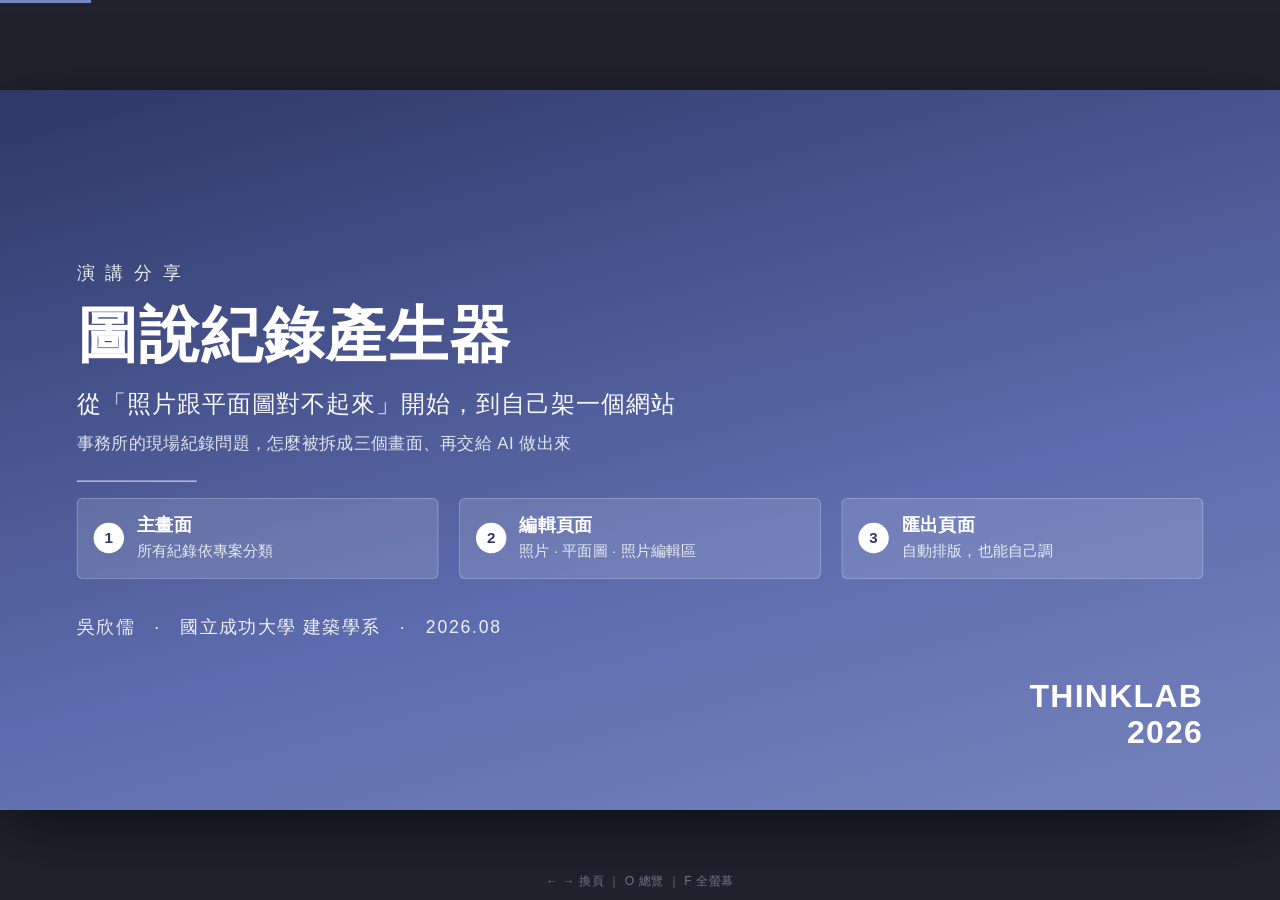
==== commit 1cb65d22: "加入演講簡報作為網站首頁，工具移到 app/ 首頁改成 KAA AI WORKSHOP 的演講簡報（14 頁，方向鍵翻頁、O 總覽、F 全螢幕）， 原本的圖說紀錄產生器整包移到 app/，網站上從 /" ====
--- a/index.html
+++ b/index.html
@@ -2,409 +2,1593 @@
 <html lang="zh-Hant">
 <head>
 <meta charset="utf-8">
-<meta name="viewport" content="width=device-width, initial-scale=1">
-<title>圖說紀錄產生器</title>
-<link rel="stylesheet" href="css/app.css">
-<link rel="stylesheet" href="css/home.css">
-<link rel="stylesheet" href="css/report.css">
+<meta name="viewport" content="width=device-width,initial-scale=1">
+<title>圖說紀錄產生器 | 吳欣儒 | THINKLAB</title>
+<script>/* freeze the gradient drift before first paint when capturing with ?qa */
+if(/(\?|&)(qa|print)\b/.test(location.search))document.documentElement.className='noanim';</script>
+<style>
+/* ============================================================
+   THINKLAB deck — design language lifted from 20260424_AI沙龍
+   band gradient #8592C5 → transparent, white body,
+   Microsoft JhengHei UI, periwinkle accents
+   ============================================================ */
+:root{
+  --pw:#7684C0;          /* periwinkle — primary */
+  --pw-d:#414E8C;        /* deep periwinkle — headings on white */
+  --pw-l:#9AA6D2;        /* light periwinkle — rules, bullets */
+  --tint:#F1F4FC;        /* card tint */
+  --tint-b:#D3DAF0;      /* card border */
+  --navy:#0A1A46;
+  --ink:#12172A;         /* body ink — deliberately dark, decks carry a lot of text */
+  --body:#2B3247;        /* paragraph text */
+  --muted:#525A72;       /* secondary text — still passes on white */
+  --W:1600px;
+  --H:900px;
+}
+*{box-sizing:border-box;margin:0;padding:0}
+html,body{height:100%}
+body{
+  background:#20232E;
+  font-family:"Microsoft JhengHei UI","Microsoft JhengHei","PingFang TC","Noto Sans TC",
+              "Segoe UI",Arial,sans-serif;
+  color:var(--ink);
+  overflow:hidden;
+  -webkit-font-smoothing:antialiased;
+}
+
+/* ---------- stage ---------- */
+#viewport{position:fixed;inset:0;overflow:hidden}
+#stage{position:absolute;left:50%;top:50%;width:var(--W);height:var(--H);
+       transform-origin:center center;background:#fff;box-shadow:0 24px 80px rgba(0,0,0,.55)}
+.slide{position:absolute;inset:0;background:#fff;opacity:0;visibility:hidden;
+       transition:opacity .28s ease}
+.slide.on{opacity:1;visibility:visible}
+
+/* ---------- signature gradient band ----------
+   Four near-identical periwinkles crossfade on a 64s loop, so the header
+   drifts in hue without ever reading as an animation. The base layer under
+   them guarantees the band is never lighter than the deepest stop.        */
+.band{position:absolute;left:0;top:0;width:100%;height:22%;overflow:hidden;
+  background:linear-gradient(180deg,#7684C0 0%,#7684C0 26%,rgba(118,132,192,.62) 56%,
+             rgba(118,132,192,.20) 80%,rgba(118,132,192,0) 100%);}
+.slide.tall .band{height:30%}
+.band i{position:absolute;inset:0;opacity:0}
+/* only the slide on screen animates — 57 idle bands would otherwise each hold a layer */
+.slide.on .band i{animation:bandcycle 64s ease-in-out infinite}
+.band i:nth-child(1){animation-delay:-0s;
+  background:linear-gradient(180deg,#7684C0 0%,#7684C0 26%,rgba(118,132,192,.62) 56%,
+             rgba(118,132,192,.20) 80%,rgba(118,132,192,0) 100%)}
+.band i:nth-child(2){animation-delay:-16s;
+  background:linear-gradient(180deg,#6E86C6 0%,#6E86C6 26%,rgba(110,134,198,.62) 56%,
+             rgba(110,134,198,.20) 80%,rgba(110,134,198,0) 100%)}
+.band i:nth-child(3){animation-delay:-32s;
+  background:linear-gradient(180deg,#8280C2 0%,#8280C2 26%,rgba(130,128,194,.62) 56%,
+             rgba(130,128,194,.20) 80%,rgba(130,128,194,0) 100%)}
+.band i:nth-child(4){animation-delay:-48s;
+  background:linear-gradient(180deg,#6F8EBE 0%,#6F8EBE 26%,rgba(111,142,190,.62) 56%,
+             rgba(111,142,190,.20) 80%,rgba(111,142,190,0) 100%)}
+@keyframes bandcycle{
+  0%{opacity:0} 7%{opacity:1} 25%{opacity:1} 32%{opacity:0} 100%{opacity:0}
+}
+@media (prefers-reduced-motion:reduce){
+  .band i,.slide.on .band i{animation:none}
+  .band i:nth-child(1){opacity:1}
+}
+/* .noanim freezes the drift — used by prefers-reduced-motion and by ?qa capture */
+.noanim .band i,.noanim .slide.on .band i{animation:none}
+.noanim .band i:nth-child(1){opacity:1}
+
+/* ---------- header ---------- */
+.hd{position:absolute;left:52px;right:52px;top:26px;display:flex;
+    justify-content:space-between;align-items:flex-start;gap:40px}
+.kicker{font-size:21px;font-weight:400;color:#fff;letter-spacing:.055em;
+        line-height:1.35;opacity:.95}
+.hd h1{font-size:35px;font-weight:700;color:#fff;line-height:1.3;
+       letter-spacing:.01em;margin-top:2px;max-width:1120px}
+.hd h1 .lt{font-weight:400}
+.brand{font-size:27px;font-weight:700;color:#fff;text-align:right;
+       line-height:1.16;letter-spacing:.03em;white-space:nowrap;flex:none}
+
+/* ---------- body region ---------- */
+.body{position:absolute;left:52px;right:52px;top:224px;bottom:66px}
+/* text-only slides: stack from the top so the block keeps the deck's rhythm,
+   instead of stretching cards into hollow boxes */
+.body.vc{display:flex;flex-direction:column;justify-content:flex-start;padding-top:34px}
+.slide.tall .body{top:300px}
+
+/* ---------- footer ---------- */
+.ft{position:absolute;left:52px;right:52px;bottom:24px;display:flex;
+    justify-content:space-between;font-size:15px;color:#6B7288;letter-spacing:.05em}
+
+/* ---------- typography helpers ---------- */
+.lead{font-size:20px;color:var(--muted);line-height:1.7}
+.stmt{font-size:32px;font-weight:700;color:var(--navy);line-height:1.42}
+.mega{font-size:52px;font-weight:700;color:var(--pw);line-height:1.24;letter-spacing:.01em}
+.note{font-size:21px;font-weight:700;color:var(--ink);line-height:1.62}
+.chain{font-size:20px;color:var(--pw-d);letter-spacing:.04em}
+.quote{font-size:23px;color:var(--pw-d);line-height:1.6;font-style:italic}
+.hl{color:var(--pw)}
+
+/* ---------- cards ---------- */
+.card{background:var(--tint);border:1px solid var(--tint-b);border-radius:7px;
+      padding:14px 16px;display:flex;flex-direction:column;min-height:0}
+.card h3{font-size:17px;font-weight:700;color:var(--pw-d);line-height:1.35;margin-bottom:7px}
+.card p{font-size:14.5px;color:var(--body);line-height:1.62}
+.shot{width:100%;background:#fff;border:1px solid var(--tint-b);border-radius:5px;
+      overflow:hidden;flex:1 1 auto;min-height:0}
+.shot img{width:100%;height:100%;object-fit:cover;object-position:top center;display:block}
+.tile{display:flex;flex-direction:column;gap:9px;min-height:0}
+/* keep every card heading on the same baseline across a row */
+.tile>div:last-child{flex:none;min-height:78px}
+
+/* image3.gif ships with black side padding — crop to its content box */
+.gcrop{position:relative;overflow:hidden;margin:auto;background:#fff;
+       border:1px solid var(--tint-b);border-radius:5px}
+.gcrop img{position:absolute;top:50%;left:50%;transform:translate(-50%,-50%);
+           width:160.8%;height:103.6%;max-width:none;display:block}
+
+/* ---------- video ---------- */
+.vwrap{position:absolute;inset:0;display:flex;flex-direction:column;gap:12px}
+.vwrap video{flex:1 1 auto;width:100%;min-height:0;object-fit:contain;background:#0F1220;
+             border-radius:7px}
+.vcap{font-size:17px;color:var(--pw-d);letter-spacing:.03em;flex:none}
+
+/* ---------- grids ---------- */
+.g2{display:grid;grid-template-columns:1fr 1fr;gap:26px;height:100%}
+.g3{display:grid;grid-template-columns:repeat(3,1fr);gap:20px}
+.g4{display:grid;grid-template-columns:repeat(4,1fr);gap:18px}
+/* cards size to their text and centre in the space instead of stretching hollow.
+   height:auto also cancels the height:100% that .g2 carries. */
+.hug{align-content:center;height:auto}
+.col{display:flex;flex-direction:column;min-height:0}
+
+/* ---------- cover / section divider / app cover ---------- */
+#cover,.cover{background:linear-gradient(165deg,#2E3766 0%,#5D6CAE 34%,#7C89C0 62%,#A9B4DC 100%);
+              background-size:180% 180%;background-position:0% 0%;
+              animation:coverdrift 90s ease-in-out infinite alternate}
+@keyframes coverdrift{from{background-position:0% 0%} to{background-position:100% 100%}}
+@media (prefers-reduced-motion:reduce){#cover,.cover{animation:none}}
+.noanim #cover,.noanim .cover{animation:none}
+/* export screenshots (?print) don't want the on-screen chrome baked in */
+.noanim #hint,.noanim #bar{display:none}
+#cover .band,.cover .band{display:none}
+.cover .mark{position:absolute;right:96px;bottom:74px;text-align:right;color:#fff;
+             font-size:40px;font-weight:700;line-height:1.14;letter-spacing:.04em}
+.cover .rule{width:150px;height:2px;background:rgba(255,255,255,.55);margin:30px 0 20px}
+
+/* ---------- numbered steps ---------- */
+.num{width:32px;height:32px;border-radius:50%;background:var(--pw);color:#fff;font-size:16px;
+     font-weight:700;display:flex;align-items:center;justify-content:center;flex:none}
+.num.sm{width:25px;height:25px;font-size:13px}
+.steps{display:flex;flex-direction:column;gap:13px}
+.step{display:grid;grid-template-columns:32px 1fr;gap:13px;align-items:start}
+.step.sm{grid-template-columns:25px 1fr;gap:11px}
+.step h4{font-size:17.5px;font-weight:700;color:var(--navy);line-height:1.3;margin-bottom:3px}
+.step.sm h4{font-size:16px}
+.step p{font-size:14.5px;color:var(--body);line-height:1.6}
+
+/* ---------- tables ---------- */
+.tbl{width:100%;border-collapse:collapse;font-size:14.5px}
+.tbl th{background:var(--tint);color:var(--pw-d);font-weight:700;text-align:left;
+        padding:9px 14px;border-bottom:1px solid var(--tint-b)}
+.tbl td{padding:9px 14px;border-bottom:1px solid #EEF0F7;color:var(--body);line-height:1.55;
+        vertical-align:top}
+.tbl tr:last-child td{border-bottom:none}
+.tbl tr.total td{font-weight:700;color:var(--navy);background:var(--tint)}
+.tbl td.n,.tbl th.n{text-align:right}
+.tbl td.k{color:var(--ink);font-weight:700;white-space:nowrap}
+
+/* ---------- footnote band ---------- */
+.fn{background:var(--tint);border:1px solid var(--tint-b);border-radius:7px;padding:12px 18px;
+    font-size:15px;color:var(--body);line-height:1.65}
+.fn b{color:var(--pw-d);font-weight:700}
+
+/* ---------- stats ---------- */
+.figure{font-size:42px;font-weight:700;color:var(--pw);line-height:1}
+.figure-l{font-size:13.5px;color:var(--muted);margin-top:6px;line-height:1.4}
+
+/* ---------- bullet list ---------- */
+.bl{list-style:none;display:flex;flex-direction:column;gap:7px}
+.bl li{font-size:14.5px;color:var(--body);line-height:1.6;padding-left:15px;position:relative}
+.bl li::before{content:"";position:absolute;left:0;top:.62em;width:5px;height:5px;
+               border-radius:50%;background:var(--pw-l)}
+.bl.tight li{font-size:17px;line-height:1.5}
+
+/* ---------- UI mock-ups ---------- */
+.mock{background:#F7F8FC;border:1px solid var(--tint-b);border-radius:8px;padding:13px;
+      display:flex;flex-direction:column;gap:10px;min-height:0}
+.mrow{display:flex;align-items:center;gap:8px;flex-wrap:wrap}
+.chip{background:#fff;border:1px solid var(--tint-b);border-radius:5px;padding:5px 10px;
+      font-size:12.5px;color:var(--body);white-space:nowrap}
+.chip.on{background:var(--pw);border-color:var(--pw);color:#fff;font-weight:700}
+.chip.gh{background:transparent;border-color:transparent;color:#6B7288}
+.fld{background:#fff;border:1px solid var(--tint-b);border-radius:5px;padding:4px 10px;min-width:0}
+.fld span{display:block;font-size:13px;color:#6B7288;letter-spacing:.04em}
+.fld b{display:block;font-size:16px;color:var(--ink);font-weight:400;white-space:nowrap}
+.pane{background:#fff;border:1px solid var(--tint-b);border-radius:6px;padding:10px;
+      min-height:0;display:flex;flex-direction:column}
+.pane>.t{font-size:12.5px;color:var(--pw-d);font-weight:700;margin-bottom:8px;flex:none}
+.mcap{font-size:16px;color:var(--muted);text-align:center;line-height:1.5}
+.canvas{background:#EEF1F9;border:1px solid var(--tint-b);border-radius:5px;
+        position:relative;flex:1 1 auto;min-height:0}
+.pin{position:absolute;width:26px;height:26px;border-radius:50%;font-size:13px;font-weight:700;
+     display:flex;align-items:center;justify-content:center;transform:translate(-50%,-50%);
+     background:#fff;color:var(--body);border:1px solid var(--tint-b)}
+.pin.on{background:var(--pw);color:#fff;border-color:var(--pw)}
+.pcard{background:#fff;border:1px solid var(--tint-b);border-radius:5px;padding:8px 10px}
+.pcard .h{font-size:16px;color:var(--ink);font-weight:700}
+.pcard .s{font-size:11.5px;color:#6B7288;margin-top:2px}
+.pcard .st{font-size:11.5px;color:var(--pw-d);margin-top:2px}
+.thumb{background:#EEF1F9;border-radius:4px;height:52px}
+
+/* ============================================================
+   SECTION 01 components (Retooling deck)
+   ============================================================ */
+.card.acc{background:#E9EDFA;border-color:var(--pw-l)}
+.xref{font-size:16px;color:var(--pw-d);margin-top:10px;padding-top:9px;
+      border-top:1px solid var(--tint-b)}
+.pull{font-size:18px;font-weight:700;color:var(--navy);line-height:1.6;margin-top:12px}
+.eg{font-size:16px;color:var(--muted);line-height:1.6;margin-top:10px}
+.before{font-size:16px;color:var(--pw-d);margin-top:9px}
+.se{font-size:15px;letter-spacing:.13em;color:var(--muted);font-weight:700}
+.figure{font-size:44px;font-weight:700;color:var(--pw-d);line-height:1.05}
+.card.acc .figure{color:#2F3C86}
+.unit{font-size:18px;color:var(--muted);margin-left:6px}
+.cmd{font-size:17px;color:var(--navy);line-height:1.7;font-weight:700}
+
+/* four-layer stack (slide 04) */
+.layer{display:grid;grid-template-columns:112px 200px 1fr;gap:16px;align-items:center;
+       background:#fff;border:1px solid var(--tint-b);border-radius:7px;padding:10px 16px}
+.layer.acc{background:#E9EDFA;border-color:var(--pw-l)}
+.layer.dash{border-style:dashed;background:var(--tint)}
+.lk{font-size:15px;letter-spacing:.1em;color:var(--muted)}
+.lt{font-size:21px;font-weight:700;color:var(--navy)}
+.ld{font-size:16px;color:var(--body);line-height:1.5}
+
+/* 27-tool grids (slides 01 / 05 / 14) */
+.hubgrid{display:grid;grid-template-columns:repeat(9,1fr);gap:9px}
+.mcell{background:#fff;border:1px solid var(--tint-b);border-radius:6px;padding:9px 10px;
+       display:flex;flex-direction:column;justify-content:space-between;min-height:96px}
+.mcell .mn{font-size:15px;letter-spacing:.08em;color:var(--muted)}
+.mcell .mcp{color:var(--pw-d);font-weight:700}
+.mcell .mt{font-size:17px;font-weight:700;color:var(--ink);line-height:1.25}
+.mcell .md{font-size:15px;color:var(--muted);margin-top:3px;line-height:1.4}
+.t-cad{background:#FBF5EA}.t-chk{background:#EFF4EC}.t-col{background:#EDF1FA}.t-ai{background:#FAEFEC}
+.minigrid{display:grid;grid-template-columns:repeat(9,1fr);gap:6px}
+.minigrid .mcell{min-height:34px;padding:5px 6px;border-color:rgba(255,255,255,.34);
+                 background:rgba(255,255,255,.16)}
+.minigrid .mn{font-size:12px;color:rgba(255,255,255,.72)}
+.minigrid .mcp{font-size:12px;color:#fff}
+.lchip{display:inline-flex;align-items:center;gap:7px;white-space:nowrap}
+.lchip i{width:14px;height:14px;border-radius:3px;display:inline-block;
+         border:1px solid var(--tint-b);font-style:normal;line-height:1}
+
+/* tool list rows (slides 06 / 07) */
+.toollist{display:flex;flex-direction:column}
+.trow{display:grid;grid-template-columns:44px 200px 1fr;gap:14px;align-items:baseline;
+      padding:9px 4px;border-bottom:1px solid var(--tint-b)}
+.trow:last-child{border-bottom:none}
+.tn{font-size:15px;color:var(--muted)}
+.tt{font-size:20px;font-weight:700;color:var(--ink)}
+.tt em{font-style:normal;font-size:15px;letter-spacing:.08em;color:var(--pw-d);
+       border:1px solid var(--pw-l);border-radius:4px;padding:1px 5px;margin-left:7px;vertical-align:2px}
+.td{font-size:17px;color:var(--body);line-height:1.55}
+
+/* flow / box diagrams (slides 06 / 08 / 10) */
+.flow{display:flex;align-items:stretch;gap:10px}
+.fbox{background:#fff;border:1px solid var(--tint-b);border-radius:7px;padding:11px 14px;
+      display:flex;flex-direction:column;gap:3px;flex:1;text-align:center;justify-content:center}
+.fbox b{font-size:18px;color:var(--ink)}
+.fbox span{font-size:15px;color:var(--muted);letter-spacing:.05em}
+.fbox.on{background:#E9EDFA;border-color:var(--pw)}
+.fbox.on b{color:var(--navy)}
+.farr{display:flex;align-items:center;color:var(--pw-l);font-size:22px}
+.apibar{background:var(--tint);border:1px solid var(--pw-l);border-radius:7px;padding:12px;
+        text-align:center}
+.apibar b{display:block;font-size:20px;letter-spacing:.14em;color:var(--navy)}
+.apibar span{font-size:15px;letter-spacing:.1em;color:var(--muted)}
+.tbox{background:#fff;border:1px solid var(--tint-b);border-radius:6px;padding:11px 8px;
+      text-align:center;font-size:17px;font-weight:700;color:var(--ink)}
+.tbox.on{background:#E9EDFA;border-color:var(--pw);color:var(--navy)}
+.siteread{background:#fff;border:1px solid var(--tint-b);border-radius:6px;padding:10px}
+
+/* ranking bars (slide 11) */
+.ranks{display:flex;flex-direction:column;gap:9px}
+.rk{display:grid;grid-template-columns:150px 1fr 56px;gap:14px;align-items:center}
+.rn{font-size:17px;color:var(--ink);text-align:right}
+.rb{background:#EDEFF7;border-radius:3px;height:22px;overflow:hidden;display:block}
+.rb i{display:block;height:100%;background:#3E4A86;border-radius:3px}
+.rv{font-size:17px;color:var(--body);text-align:right}
+
+/* ============================================================
+   WORKSHOP SECTION — larger type throughout.
+   Presented to a room, so nothing here drops below ~18px.
+   ============================================================ */
+/* bigger type needs more clearance above the footer */
+.lg .body{bottom:80px}
+.lg .body.vc{padding-top:16px}
+.lg .kicker{font-size:23px}
+.lg .hd h1{font-size:38px}
+.lg .lead{font-size:23px;line-height:1.7}
+.lg .card h3{font-size:22px;line-height:1.35;margin-bottom:9px}
+.lg .card p{font-size:19px;line-height:1.65}
+.lg .bl li{font-size:19px;line-height:1.65;padding-left:19px}
+.lg .bl li::before{width:6px;height:6px;top:.66em}
+.lg .bl.tight li{font-size:18px;line-height:1.6}
+.lg .step h4{font-size:22px;margin-bottom:5px}
+.lg .step p{font-size:19px;line-height:1.65}
+.lg .step.sm h4{font-size:21px}
+.lg .steps{gap:17px}
+.lg .num{width:38px;height:38px;font-size:19px}
+.lg .num.sm{width:30px;height:30px;font-size:16px}
+.lg .step{grid-template-columns:38px 1fr;gap:16px}
+.lg .step.sm{grid-template-columns:30px 1fr;gap:14px}
+.lg .tbl{font-size:19px}
+.lg .tbl th{padding:12px 18px}
+.lg .tbl td{padding:12px 18px;line-height:1.6}
+.lg .fn{font-size:19px;line-height:1.7;padding:14px 20px}
+.lg .figure{font-size:48px}
+.lg .figure-l{font-size:17px}
+.lg .mcap{font-size:17px}
+.lg .stmt{font-size:30px}
+
+/* mock-ups: still UI-like, but readable from the back of the room */
+.lg .chip{font-size:16px;padding:7px 13px;border-radius:6px}
+.lg .fld{padding:6px 13px;border-radius:6px}
+.lg .fld span{font-size:15px}
+.lg .fld b{font-size:17px}
+.lg .pane>.t{font-size:16px;margin-bottom:10px}
+.lg .pcard{padding:10px 13px}
+.lg .pcard .h{font-size:17px}
+.lg .pcard .s,.lg .pcard .st{font-size:16px}
+.lg .pin{width:32px;height:32px;font-size:16px}
+.lg .mock{padding:16px;gap:12px}
+.cv{position:absolute;left:96px;top:0;bottom:0;display:flex;flex-direction:column;
+    justify-content:center;gap:0;color:#fff}
+.cv .eyebrow{font-size:23px;letter-spacing:.14em;opacity:.9}
+.cv .big{font-size:82px;font-weight:700;letter-spacing:.02em;line-height:1.1;margin-top:26px}
+.cv .zh{font-size:31px;letter-spacing:.24em;margin-top:14px;opacity:.94}
+.cv .who{font-size:24px;letter-spacing:.1em;margin-top:52px;opacity:.9}
+#cover .mark{position:absolute;right:96px;bottom:74px;text-align:right;color:#fff;
+          font-size:40px;font-weight:700;line-height:1.14;letter-spacing:.04em}
+
+/* ---------- S1 stat ---------- */
+.stat{border:1px solid var(--tint-b);background:var(--tint);border-radius:7px;
+      padding:14px 18px;display:flex;align-items:baseline;gap:14px}
+.stat b{font-size:38px;color:var(--pw);font-weight:700;line-height:1}
+.stat span{font-size:14.5px;color:var(--muted);line-height:1.5}
+
+/* ---------- S2 workflow diagram ---------- */
+.diagram{position:relative;width:800px;height:544px}
+.diagram svg{position:absolute;inset:0;width:100%;height:100%;pointer-events:none}
+.dlabel{position:absolute;text-align:right;font-size:21px;font-weight:700;
+        color:var(--pw);line-height:1.2}
+.dbox{position:absolute;border:2.5px dashed var(--pw-l);border-radius:14px;
+      display:flex;align-items:center;justify-content:center}
+.dbox.hard{border:4px dotted var(--pw-d)}
+.dtext{position:absolute;font-size:33px;font-weight:700;color:var(--pw-d);
+       line-height:1.16;text-align:center}
+.dtext em{font-style:normal;color:#9CC4D8;display:block}
+.dsmall{position:absolute;font-size:15.5px;font-weight:700;color:var(--muted);
+        line-height:1.5}
+.dbig{position:absolute;font-size:31px;font-weight:700;color:var(--ink);letter-spacing:.02em}
+.dmid{position:absolute;font-size:20px;font-weight:700;color:var(--pw-l);
+      line-height:1.4;text-align:center}
+
+/* ---------- S11 transition list ---------- */
+.shift{border-top:1px solid var(--tint-b);border-bottom:1px solid var(--tint-b);
+       padding:12px 0;display:flex;flex-direction:column;gap:5px}
+.shift div{display:grid;grid-template-columns:140px 40px 1fr;align-items:center;
+           font-size:17px;color:var(--body)}
+.shift div span:nth-child(2){color:var(--pw);text-align:center;font-weight:700}
+.shift div.hdr{font-size:18px;font-weight:700;color:var(--pw-d)}
+
+/* ---------- chrome: progress, counter, overview ---------- */
+#bar{position:fixed;left:0;top:0;height:3px;background:var(--pw);z-index:60;
+     transition:width .28s ease}
+#hint{position:fixed;left:0;right:0;bottom:10px;text-align:center;color:#6C7288;
+      font-size:12px;z-index:60;letter-spacing:.05em;transition:opacity .5s ease}
+#hint.dim{opacity:0}
+#ov{position:fixed;inset:0;background:#1A1D28;z-index:80;display:none;
+    overflow:auto;padding:28px}
+#ov.on{display:block}
+#ovg{display:grid;grid-template-columns:repeat(auto-fill,minmax(230px,1fr));gap:16px}
+.ovi{background:#fff;border-radius:5px;overflow:hidden;cursor:pointer;position:relative;
+     aspect-ratio:16/9;border:2px solid transparent}
+.ovi:hover{border-color:var(--pw)}
+.ovi .mini{transform-origin:top left;pointer-events:none}
+.ovi b{position:absolute;right:6px;bottom:4px;font-size:11px;color:#6B7288;z-index:2}
+</style>
 </head>
 <body>
 
-<!-- ══════════════════════════════════════════════════════
-     主介面：所有工地報告
-     ══════════════════════════════════════════════════════ -->
-<div id="homeView" class="view">
-  <header class="homeBar">
-    <div class="brand big">
-      <svg viewBox="0 0 24 24" width="22" height="22" aria-hidden="true">
-        <path d="M3 20h18M5 20V9l7-5 7 5v11M9 20v-5h6v5" fill="none" stroke="currentColor" stroke-width="1.6" stroke-linejoin="round"/>
-      </svg>
-      <span>圖說紀錄</span>
-    </div>
-
-    <div class="homeSearch">
-      <svg viewBox="0 0 24 24" width="14" height="14"><circle cx="11" cy="11" r="6" fill="none" stroke="currentColor" stroke-width="1.8"/><path d="M15.5 15.5L20 20" stroke="currentColor" stroke-width="1.8" stroke-linecap="round"/></svg>
-      <input id="projSearch" type="search" placeholder="搜尋專案、紀錄項目、紀錄者…">
-    </div>
-
-    <label class="homeSort">排序
-      <select id="projSort">
-        <option value="updated">最近編輯</option>
-        <option value="date">紀錄日期</option>
-        <option value="name">專案名稱</option>
-        <option value="photos">照片數量</option>
-      </select>
-    </label>
-
-    <div class="homeActions">
-      <button id="btnHelp" class="btn ghost" title="開啟圖文使用說明">使用說明</button>
-      <button id="btnSample" class="btn ghost" title="加入兩份示範紀錄（含平面圖與照片），可以直接練習">示範資料</button>
-      <button id="btnOpenFile" class="btn ghost">開啟紀錄檔</button>
-      <button id="btnNewProj" class="btn primary">＋ 新增紀錄</button>
-    </div>
-  </header>
-
-  <main class="homeMain">
-    <div id="projStats" class="projStats"></div>
-    <div id="projGrid" class="projGroups"></div>
-    <div id="projEmpty" class="homeEmpty" hidden>
-      <svg viewBox="0 0 24 24" width="46" height="46"><path d="M3 20h18M5 20V9l7-5 7 5v11M9 20v-5h6v5" fill="none" stroke="currentColor" stroke-width="1.2" stroke-linejoin="round"/></svg>
-      <p><strong>還沒有任何紀錄</strong><br>按右上「＋ 新增紀錄」開始，或用「開啟紀錄檔」讀入 <code>.sitelog</code></p>
-    </div>
-    <div id="projNoMatch" class="homeEmpty" hidden><p>沒有符合搜尋條件的紀錄</p></div>
-  </main>
-</div>
-
-<!-- ══════════════════════════════════════════════════════
-     編輯介面
-     ══════════════════════════════════════════════════════ -->
-<div id="editorView" class="view" hidden>
-
-  <header class="topbar">
-    <button id="btnBackHome" class="backBtn" title="回到全部紀錄">
-      <svg viewBox="0 0 24 24" width="15" height="15"><path d="M15 5l-7 7 7 7" fill="none" stroke="currentColor" stroke-width="2" stroke-linecap="round" stroke-linejoin="round"/></svg>
-      全部紀錄
-    </button>
-
-    <div class="metaFields">
-      <label>專案名稱<input id="mProject" type="text" placeholder="○○新建工程 / ○○宅裝修"></label>
-      <label>紀錄項目<input id="mSubject" type="text" placeholder="3F 泥作查驗"></label>
-      <label>日期<input id="mDate" type="date"></label>
-      <label>紀錄者<input id="mAuthor" type="text" placeholder="姓名"></label>
-    </div>
-
-    <div class="topActions">
-      <span id="saveState" class="saveState">已儲存</span>
-      <button id="btnSaveFile" class="btn ghost" title="把這份紀錄存成 .sitelog 檔備份">匯出紀錄檔</button>
-      <button id="btnReport" class="btn primary">
-        <svg viewBox="0 0 24 24" width="15" height="15"><path d="M6 3h9l5 5v13H6z M15 3v5h5" fill="none" stroke="currentColor" stroke-width="1.7" stroke-linejoin="round"/></svg>
-        產生報告
-      </button>
-    </div>
-  </header>
-
-  <main class="workspace" id="workspace">
-
-    <!-- ─── 左：照片清單 ─── -->
-    <section class="pane paneList">
-      <div class="paneHead">
-        <h2>照片 <span id="photoCount" class="count">0</span></h2>
-        <button id="btnAddPhotos" class="btn small">＋ 匯入照片</button>
-      </div>
-      <ul id="photoList" class="photoList"></ul>
-      <div id="photoEmpty" class="emptyHint">
-        <p>按上方「＋ 匯入照片」<br>或把檔案拖進來<br><span class="hint">支援影像與 PDF</span></p>
-      </div>
-      <div class="paneFoot">
-        <span class="hint">拖曳可調整順序 · 編號會同步到平面圖與報告</span>
-      </div>
-    </section>
-
-    <div class="resizer" id="resizeL" title="拖曳調整寬度（雙擊還原）"></div>
-
-    <!-- ─── 中：平面圖 ─── -->
-    <section class="pane panePlan">
-      <div class="paneHead">
-        <h2>平面圖</h2>
-        <div class="headTools">
-          <button id="btnZoomOut" class="iconBtn" title="縮小">−</button>
-          <span id="zoomLabel" class="zoomLabel">100%</span>
-          <button id="btnZoomIn" class="iconBtn" title="放大">＋</button>
-          <button id="btnZoomFit" class="btn small ghost" title="縮放至符合視窗">符合</button>
-          <button id="btnCal" class="btn small ghost" title="輸入原圖比例（例如 1:100），報告就能以真實比例出圖；也可改用兩點量測">比例尺</button>
-          <button id="btnCropPlan" class="btn small ghost">裁切</button>
-          <button id="btnAddPlan" class="btn small">＋ 匯入平面圖</button>
-        </div>
-      </div>
-
-      <div id="planTabs" class="planTabs" hidden></div>
-
-      <div id="planStage" class="planStage">
-        <div id="planViewport" class="planViewport">
-          <div id="planCanvas" class="planCanvas">
-            <div id="planFrame" class="cropFrame">
-              <img id="planImg" alt="平面圖" draggable="false">
+<div id="bar"></div>
+<div id="viewport"><div id="stage">
+
+<!-- ============================== 00 COVER ============================== -->
+<!-- ==================================================================
+     SECTION 01 · Retooling the Architecture Office with AI  (14 頁)
+     ================================================================== -->
+
+<!-- RT 01 cover -->
+<!-- ==================================================================
+     Replace everything from here down to the last </section> with your
+     own slides. Three specimens follow: a cover, a standard content
+     page, and a full-bleed video page.
+
+     Keep the `lg` class on every section — it carries the large type
+     scale that makes the deck readable when projected.
+     ================================================================== -->
+
+<!-- ---------- cover ---------- -->
+<!-- ==================================================================
+     圖說紀錄產生器 · 吳欣儒（成大建築）　slides 01–05
+     THINKLAB 藕紫藍樣式；原稿深灰＋琥珀已全數換掉。整份無圖檔，
+     所有「照片／平面圖／介面」都是 HTML+CSS 畫出來的。
+     ================================================================== -->
+
+<!-- ============================== 01 COVER ============================== -->
+<section class="slide cover lg" id="cover">
+  <div class="cv" style="right:96px;justify-content:center">
+    <div class="eyebrow">演 講 分 享</div>
+    <div class="big" style="font-size:76px;line-height:1.12;margin-top:20px">圖說紀錄產生器</div>
+    <div class="zh" style="font-size:30px;letter-spacing:.04em;margin-top:22px;opacity:.97">從「照片跟平面圖對不起來」開始，到自己架一個網站</div>
+    <div style="font-size:21px;letter-spacing:.03em;line-height:1.6;margin-top:12px;opacity:.84">事務所的現場紀錄問題，怎麼被拆成三個畫面、再交給 AI 做出來</div>
+    <div class="rule"></div>
+    <div style="display:grid;grid-template-columns:repeat(3,1fr);gap:26px">
+      <div style="background:rgba(255,255,255,.13);border:1px solid rgba(255,255,255,.30);border-radius:7px;padding:18px 20px;display:flex;align-items:center;gap:16px">
+        <div class="num" style="background:#fff;color:#2E3766">1</div>
+        <div>
+          <div style="font-size:23px;font-weight:700;color:#fff;line-height:1.3">主畫面</div>
+          <div style="font-size:19px;color:rgba(255,255,255,.84);line-height:1.5;margin-top:4px">所有紀錄依專案分類</div>
+        </div>
+      </div>
+      <div style="background:rgba(255,255,255,.13);border:1px solid rgba(255,255,255,.30);border-radius:7px;padding:18px 20px;display:flex;align-items:center;gap:16px">
+        <div class="num" style="background:#fff;color:#2E3766">2</div>
+        <div>
+          <div style="font-size:23px;font-weight:700;color:#fff;line-height:1.3">編輯頁面</div>
+          <div style="font-size:19px;color:rgba(255,255,255,.84);line-height:1.5;margin-top:4px">照片 · 平面圖 · 照片編輯區</div>
+        </div>
+      </div>
+      <div style="background:rgba(255,255,255,.13);border:1px solid rgba(255,255,255,.30);border-radius:7px;padding:18px 20px;display:flex;align-items:center;gap:16px">
+        <div class="num" style="background:#fff;color:#2E3766">3</div>
+        <div>
+          <div style="font-size:23px;font-weight:700;color:#fff;line-height:1.3">匯出頁面</div>
+          <div style="font-size:19px;color:rgba(255,255,255,.84);line-height:1.5;margin-top:4px">自動排版，也能自己調</div>
+        </div>
+      </div>
+    </div>
+    <div class="who" style="margin-top:46px;font-size:22px">吳欣儒　·　國立成功大學 建築學系　·　2026.08</div>
+  </div>
+  <div class="mark">THINKLAB<br>2026</div>
+</section>
+
+<!-- ============================== 02 大綱 ============================== -->
+<section class="slide lg">
+  <div class="band"></div>
+  <div class="hd">
+    <div><p class="kicker">大 綱</p>
+      <h1>今天要講的五件事</h1></div>
+    <div class="brand">THINKLAB<br>2026</div>
+  </div>
+  <div class="body vc">
+    <div class="g2" style="height:auto;gap:56px;align-content:start">
+      <div class="steps" style="gap:34px">
+        <div class="step">
+          <div class="num">1</div>
+          <div><h4>問題</h4><p>工地探勘回來一堆照片，跟平面圖是分開的兩件事</p></div>
+        </div>
+        <div class="step">
+          <div class="num">2</div>
+          <div><h4>架構</h4><p>把工具拆成三個畫面：主畫面、編輯頁面、匯出頁面</p></div>
+        </div>
+        <div class="step">
+          <div class="num">3</div>
+          <div><h4>做法</h4><p>先跟 AI 講大架構，拿到一版草稿，再一項一項補細節</p></div>
+        </div>
+      </div>
+      <div class="steps" style="gap:34px">
+        <div class="step">
+          <div class="num">4</div>
+          <div><h4>成品</h4><p>實際的畫面：怎麼定位、怎麼標註、怎麼出圖</p></div>
+        </div>
+        <div class="step">
+          <div class="num">5</div>
+          <div><h4>踩過的坑</h4><p>做的過程中卡住的地方，還有怎麼解決</p></div>
+        </div>
+      </div>
+    </div>
+  </div>
+  <div class="ft"><span>圖說紀錄產生器 · 吳欣儒</span><span>02 / 14</span></div>
+</section>
+
+<!-- ============================== 03 關於我 ============================== -->
+<section class="slide lg">
+  <div class="band"></div>
+  <div class="hd">
+    <div><p class="kicker">關 於 我</p>
+      <h1>吳欣儒　Hsin-Ru Wu</h1></div>
+    <div class="brand">THINKLAB<br>2026</div>
+  </div>
+  <div class="body vc">
+    <div class="g3" style="gap:26px;align-items:start">
+
+      <div class="card" style="padding:22px 24px">
+        <h3 style="font-size:24px;margin-bottom:18px">學歷</h3>
+        <div style="font-size:17px;color:var(--pw);letter-spacing:.04em">2023 – now</div>
+        <div style="font-size:21px;color:var(--ink);line-height:1.45;margin-top:3px">國立成功大學　建築學系工程組</div>
+        <div style="font-size:16px;color:var(--muted);line-height:1.45;margin-top:2px">National Cheng Kung University</div>
+        <div style="font-size:17px;color:var(--pw);letter-spacing:.04em;margin-top:20px">2020 – 2023</div>
+        <div style="font-size:21px;color:var(--ink);line-height:1.45;margin-top:3px">國立新竹女子高級中學</div>
+        <div style="font-size:16px;color:var(--muted);line-height:1.45;margin-top:2px">National Hsinchu Girls' Senior High School</div>
+      </div>
+
+      <div class="card" style="padding:22px 24px">
+        <h3 style="font-size:24px;margin-bottom:16px">經歷</h3>
+        <div style="font-size:19px;font-weight:700;color:var(--navy)">實習</div>
+        <div style="font-size:17px;color:var(--pw);letter-spacing:.04em;margin-top:8px">2025.07 – 08</div>
+        <div style="font-size:21px;color:var(--ink);line-height:1.45;margin-top:3px">林威政建築師事務所</div>
+        <div style="font-size:16px;color:var(--muted);line-height:1.45;margin-top:2px">W.C.L. Architects</div>
+        <div style="font-size:19px;font-weight:700;color:var(--navy);margin-top:20px">工作坊</div>
+        <div style="font-size:17px;color:var(--pw);letter-spacing:.04em;margin-top:8px">2024.08</div>
+        <div style="font-size:20px;color:var(--ink);line-height:1.45;margin-top:2px">永續行動：木構造建築實作工作坊</div>
+        <div style="font-size:17px;color:var(--pw);letter-spacing:.04em;margin-top:10px">2025.02</div>
+        <div style="font-size:20px;color:var(--ink);line-height:1.45;margin-top:2px">專案管理工作坊</div>
+        <div style="font-size:17px;color:var(--pw);letter-spacing:.04em;margin-top:10px">2026.02</div>
+        <div style="font-size:20px;color:var(--ink);line-height:1.45;margin-top:2px">機械手臂工作坊</div>
+      </div>
+
+      <div class="card acc" style="padding:22px 24px">
+        <h3 style="font-size:24px;margin-bottom:18px">聯絡方式</h3>
+        <div style="font-size:17px;color:var(--pw-d);letter-spacing:.04em">Instagram</div>
+        <div style="font-size:22px;color:var(--ink);line-height:1.45;margin-top:4px">cindy_wu_0914</div>
+      </div>
+
+    </div>
+  </div>
+  <div class="ft"><span>圖說紀錄產生器 · 吳欣儒</span><span>03 / 14</span></div>
+</section>
+
+<!-- ============================== 04 起點 ============================== -->
+<section class="slide lg">
+  <div class="band"></div>
+  <div class="hd">
+    <div><p class="kicker">起 點</p>
+      <h1>照片和平面圖，對不起來</h1></div>
+    <div class="brand">THINKLAB<br>2026</div>
+  </div>
+  <div class="body vc">
+    <div style="display:grid;grid-template-columns:45fr 55fr;gap:32px;align-items:start">
+
+      <!-- 左：照片堆的模擬（無圖檔，全部是畫出來的方塊） -->
+      <div class="card" style="padding:20px 22px">
+        <h3 style="font-size:21px;margin-bottom:14px">工地探勘回來以後</h3>
+        <div style="display:grid;grid-template-columns:repeat(3,1fr);gap:12px 14px">
+          <div>
+            <div style="height:74px;background:#E3E8F5;border:1px solid var(--tint-b);border-radius:5px"></div>
+            <div style="font-size:16px;color:var(--muted);text-align:center;margin-top:5px">IMG_2317.JPG</div>
+          </div>
+          <div>
+            <div style="height:74px;background:#E3E8F5;border:1px solid var(--tint-b);border-radius:5px"></div>
+            <div style="font-size:16px;color:var(--muted);text-align:center;margin-top:5px">IMG_2318.JPG</div>
+          </div>
+          <div>
+            <div style="height:74px;background:#E3E8F5;border:1px solid var(--tint-b);border-radius:5px"></div>
+            <div style="font-size:16px;color:var(--muted);text-align:center;margin-top:5px">IMG_2331.JPG</div>
+          </div>
+          <div>
+            <div style="height:74px;background:#E3E8F5;border:1px solid var(--tint-b);border-radius:5px"></div>
+            <div style="font-size:16px;color:var(--muted);text-align:center;margin-top:5px">IMG_2344.JPG</div>
+          </div>
+          <div>
+            <div style="height:74px;background:#E3E8F5;border:1px solid var(--tint-b);border-radius:5px"></div>
+            <div style="font-size:16px;color:var(--muted);text-align:center;margin-top:5px">IMG_2350.JPG</div>
+          </div>
+          <div>
+            <div style="height:74px;background:#E3E8F5;border:1px solid var(--tint-b);border-radius:5px"></div>
+            <div style="font-size:16px;color:var(--muted);text-align:center;margin-top:5px">IMG_2361.JPG</div>
+          </div>
+        </div>
+        <div style="font-size:22px;font-weight:700;color:var(--pw-d);text-align:center;line-height:1.4;margin-top:20px">這張到底是哪一間、哪一面牆？</div>
+        <div style="background:#fff;border:1px dashed var(--pw-l);border-radius:5px;padding:11px 14px;text-align:center;font-size:19px;color:var(--muted);line-height:1.5;margin-top:14px">3F 平面圖.pdf　—　在另一個資料夾</div>
+      </div>
+
+      <!-- 右：四條問題 -->
+      <div class="steps" style="gap:20px">
+        <div class="step">
+          <div class="num">1</div>
+          <div><h4>照片只剩檔名</h4><p>一次探勘幾十張，回來只剩 IMG_2317.JPG —— 拍的當下知道，隔一週就忘了</p></div>
+        </div>
+        <div class="step">
+          <div class="num">2</div>
+          <div><h4>位置資訊沒有留下來</h4><p>平面圖在另一個檔案，照片在哪拍、朝哪個方向拍，全靠腦袋記</p></div>
+        </div>
+        <div class="step">
+          <div class="num">3</div>
+          <div><h4>整理全靠手工</h4><p>回辦公室用 Word／簡報一張一張貼、一個一個標，兩三個小時跑不掉</p></div>
+        </div>
+        <div class="step">
+          <div class="num">4</div>
+          <div><h4>每個人排出來的都不一樣</h4><p>交出去的格式不一致，隔一個月自己回頭看也讀不順</p></div>
+        </div>
+      </div>
+
+    </div>
+    <div class="fn" style="margin-top:20px">真正花時間的不是拍照，是拍完以後的整理 —— 而且整理的過程中，<b>最關鍵的那個資訊（在哪裡拍的）已經流失了</b>。</div>
+  </div>
+  <div class="ft"><span>圖說紀錄產生器 · 吳欣儒</span><span>04 / 14</span></div>
+</section>
+
+<!-- ============================== 05 需求 ============================== -->
+<section class="slide lg">
+  <div class="band"></div>
+  <div class="hd">
+    <div><p class="kicker">需 求</p>
+      <h1>從需求轉換為工具</h1></div>
+    <div class="brand">THINKLAB<br>2026</div>
+  </div>
+  <div class="body vc">
+    <div class="g4" style="align-items:start">
+      <div class="card" style="padding:18px 20px">
+        <h3 style="font-size:24px">即時</h3>
+        <ul class="bl">
+          <li>現場或當天就整理完</li>
+          <li>在平板或筆電上就能操作</li>
+        </ul>
+      </div>
+      <div class="card" style="padding:18px 20px">
+        <h3 style="font-size:24px">圖說與照片彙整</h3>
+        <ul class="bl">
+          <li>照片、位置、說明是同一筆資料</li>
+          <li>不會各自存在不同檔案裡</li>
+          <li>換一台電腦也不會走散</li>
+        </ul>
+      </div>
+      <div class="card" style="padding:18px 20px">
+        <h3 style="font-size:24px">看得懂</h3>
+        <ul class="bl">
+          <li>平面圖上標出拍攝點與方向</li>
+          <li>照片上可以圈、可以畫、可以寫</li>
+          <li>不用解釋就看得懂</li>
+        </ul>
+      </div>
+      <div class="card" style="padding:18px 20px">
+        <h3 style="font-size:24px">交得出去</h3>
+        <ul class="bl">
+          <li>直接印成 PDF 給業主或監造</li>
+          <li>有事務所的圖框與標題欄</li>
+          <li>格式固定，誰做都一樣</li>
+        </ul>
+      </div>
+    </div>
+
+    <div class="fn" style="margin-top:34px;display:grid;grid-template-columns:215px 1fr;gap:20px;align-items:start">
+      <b style="font-size:20px;line-height:1.5">那為什麼不用現成的</b>
+      <span>相簿 App 沒有平面圖　·　CAD／BIM 太重，現場開不動　·　Word 排版每次都要重來 —— 沒有一個把「照片＋位置＋說明」當成同一件事的工具。</span>
+    </div>
+
+    <div style="font-size:28px;font-weight:700;color:var(--pw-d);line-height:1.45;text-align:center;margin-top:36px">所以決定自己做一個：操作簡單方便且可以彙整所有需要的資訊的網頁、</div>
+  </div>
+  <div class="ft"><span>圖說紀錄產生器 · 吳欣儒</span><span>05 / 14</span></div>
+</section>
+
+<!-- ============================== 06 · 思考架構 ============================== -->
+<section class="slide lg">
+  <div class="band"></div>
+  <div class="hd">
+    <div><p class="kicker">思 考 架 構</p>
+      <h1>拆成三個畫面思考</h1></div>
+    <div class="brand">THINKLAB<br>2026</div>
+  </div>
+  <div class="body vc">
+
+    <div class="g3" style="gap:22px;align-items:stretch">
+
+      <div class="card" style="padding:22px 24px">
+        <div style="display:flex;align-items:center;gap:16px;margin-bottom:18px">
+          <div class="num">1</div>
+          <div style="font-size:27px;font-weight:700;color:var(--navy);line-height:1.2">主畫面</div>
+        </div>
+        <div style="font-size:17px;font-weight:700;color:var(--pw-d);letter-spacing:.08em;margin-bottom:7px">要解決的問題</div>
+        <p style="min-height:64px">檔案散在各自的電腦裡，找不到舊紀錄</p>
+        <div style="height:1px;background:var(--tint-b);margin:6px 0 18px"></div>
+        <ul class="bl">
+          <li>所有紀錄集中在一個清單</li>
+          <li>依「專案名稱」自動分組</li>
+          <li>一眼看出哪份還沒做完</li>
+        </ul>
+      </div>
+
+      <div class="card" style="padding:22px 24px">
+        <div style="display:flex;align-items:center;gap:16px;margin-bottom:18px">
+          <div class="num">2</div>
+          <div style="font-size:27px;font-weight:700;color:var(--navy);line-height:1.2">編輯頁面</div>
+        </div>
+        <div style="font-size:17px;font-weight:700;color:var(--pw-d);letter-spacing:.08em;margin-bottom:7px">要解決的問題</div>
+        <p style="min-height:64px">照片跟位置對不起來</p>
+        <div style="height:1px;background:var(--tint-b);margin:6px 0 18px"></div>
+        <ul class="bl">
+          <li>左側：這份紀錄的所有照片</li>
+          <li>中間：平面圖，點一下標出拍攝位置</li>
+          <li>右側：照片編輯區，畫標記寫說明</li>
+        </ul>
+      </div>
+
+      <div class="card" style="padding:22px 24px">
+        <div style="display:flex;align-items:center;gap:16px;margin-bottom:18px">
+          <div class="num">3</div>
+          <div style="font-size:27px;font-weight:700;color:var(--navy);line-height:1.2">匯出頁面</div>
+        </div>
+        <div style="font-size:17px;font-weight:700;color:var(--pw-d);letter-spacing:.08em;margin-bottom:7px">要解決的問題</div>
+        <p style="min-height:64px">手工排版太慢，而且每次都不一樣</p>
+        <div style="height:1px;background:var(--tint-b);margin:6px 0 18px"></div>
+        <ul class="bl">
+          <li>系統先自動排一版</li>
+          <li>不滿意就自己拖、自己調</li>
+          <li>直接列印成 PDF</li>
+        </ul>
+      </div>
+
+    </div>
+
+    <div class="fn" style="margin-top:auto">
+      這三個畫面就是整個工具的骨架 —— 先把它講清楚，AI 才知道你要的是「一套工作流程」，而不是一個泛用的照片管理程式。
+    </div>
+  </div>
+  <div class="ft"><span>圖說紀錄產生器 · 吳欣儒</span><span>06 / 14</span></div>
+</section>
+
+
+<!-- ============================== 07 · 做法 ============================== -->
+<section class="slide lg">
+  <div class="band"></div>
+  <div class="hd">
+    <div><p class="kicker">做 法</p>
+      <h1>先把大架構講給 AI 聽</h1></div>
+    <div class="brand">THINKLAB<br>2026</div>
+  </div>
+  <div class="body vc">
+
+    <div class="g2" style="grid-template-columns:52% 1fr;gap:36px;height:auto;align-items:start">
+
+      <!-- LEFT — the one prompt -->
+      <div>
+        <div style="font-size:20px;font-weight:700;color:var(--pw-d);letter-spacing:.04em;margin-bottom:12px">
+          我一開始就只給了這一段話
+        </div>
+
+        <div style="background:#E9EDFA;border:1px solid var(--pw-l);border-left:5px solid var(--pw);
+                    border-radius:7px;padding:22px 26px">
+          <p style="font-size:21px;line-height:1.72;color:var(--navy);margin-bottom:13px">
+            「我要做一個網站，是圖說紀錄互動式網頁」
+          </p>
+          <p style="font-size:21px;line-height:1.78;color:var(--body)">
+            「我要這個網站的操作方式為：使用者匯入照片和平面圖，指定照片在平面圖的哪個位置並且輸入文字說明、畫線或簡單標記，之後就要一鍵自動產出報告，報告的格式大概會像是 平面圖在中間，旁邊是所有圖片，並且有線段連接至他在平面圖，指出它在平面中的位置，照片下面會有我先寫好的文字說明，紙張大小可能是A0-A4 。」
+          </p>
+        </div>
+
+        <p style="font-size:19px;line-height:1.7;color:var(--muted);margin-top:16px">
+          沒有畫面規格、沒有技術名詞、沒有分幾期做 —— 就是把「我要什麼」講完。
+        </p>
+      </div>
+
+      <!-- RIGHT — what that one paragraph actually carried -->
+      <div class="steps" style="gap:19px">
+        <div class="step">
+          <div class="num">1</div>
+          <div>
+            <h4>要做的是什麼(What)</h4>
+            <p>「一個網站、圖說記錄」—— 一句話就把範圍框住了</p>
+          </div>
+        </div>
+        <div class="step">
+          <div class="num">2</div>
+          <div>
+            <h4>從哪裡開始、到哪裡結束(Progress)</h4>
+            <p>匯入照片和平面圖 → 指定位置、寫說明、畫標記 → 一鍵產出報告</p>
+          </div>
+        </div>
+        <div class="step">
+          <div class="num">3</div>
+          <div>
+            <h4>成品長什麼樣(End)</h4>
+            <p>A1 排版、平面圖在中間、照片在旁邊、線段連過去、照片下面是說明 —— 這段最關鍵</p>
+          </div>
+        </div>
+        <div class="step">
+          <div class="num" style="background:var(--pw-d)">4</div>
+          <div>
+            <h4 style="color:var(--pw-d)">沒講的：怎麼寫</h4>
+            <p>用什麼技術、檔案怎麼存、畫面怎麼切，全部沒提 —— 那是它的事</p>
+          </div>
+        </div>
+      </div>
+
+    </div>
+
+    <div class="fn" style="margin-top:auto">
+      講得出「輸入什麼 → 中間做什麼 → 輸出長什麼樣」，就夠開始了。剩下的在下一頁一項一項補。
+    </div>
+  </div>
+  <div class="ft"><span>圖說紀錄產生器 · 吳欣儒</span><span>07 / 14</span></div>
+</section>
+
+
+<!-- ============================== 08 · 做法 · 二 ============================== -->
+<section class="slide lg">
+  <div class="band"></div>
+  <div class="hd">
+    <div><p class="kicker">做 法 · 二</p>
+      <h1>草稿出來以後，一次補一項</h1></div>
+    <div class="brand">THINKLAB<br>2026</div>
+  </div>
+  <div class="body vc">
+
+    <div class="g3" style="gap:20px 22px;align-items:stretch">
+
+      <div class="card" style="padding:20px 22px">
+        <div style="display:flex;align-items:center;gap:14px;margin-bottom:14px">
+          <div class="num sm">1</div>
+          <div style="font-size:23px;font-weight:700;color:var(--navy);line-height:1.25">能跑的草稿</div>
+        </div>
+        <p style="color:var(--pw-d)">「先做出三個畫面，能互相切換、照片匯得進來就好。」</p>
+      </div>
+
+      <div class="card" style="padding:20px 22px">
+        <div style="display:flex;align-items:center;gap:14px;margin-bottom:14px">
+          <div class="num sm">2</div>
+          <div style="font-size:23px;font-weight:700;color:var(--navy);line-height:1.25">照片裁切</div>
+        </div>
+        <p style="color:var(--pw-d)">「照片要能在編輯區裡裁切，而且隨時可以還原成原圖。」</p>
+      </div>
+
+      <div class="card" style="padding:20px 22px">
+        <div style="display:flex;align-items:center;gap:14px;margin-bottom:14px">
+          <div class="num sm">3</div>
+          <div style="font-size:23px;font-weight:700;color:var(--navy);line-height:1.25">定位與方向</div>
+        </div>
+        <p style="color:var(--pw-d)">「在平面圖上點一下標出拍攝位置，再拖一下決定拍攝方向。」</p>
+      </div>
+
+      <div class="card" style="padding:20px 22px">
+        <div style="display:flex;align-items:center;gap:14px;margin-bottom:14px">
+          <div class="num sm">4</div>
+          <div style="font-size:23px;font-weight:700;color:var(--navy);line-height:1.25">比例尺</div>
+        </div>
+        <p style="color:var(--pw-d)">「平面圖要能量兩點的實際距離，出圖時可以用 1:100 這種真實比例。」</p>
+      </div>
+
+      <div class="card" style="padding:20px 22px">
+        <div style="display:flex;align-items:center;gap:14px;margin-bottom:14px">
+          <div class="num sm">5</div>
+          <div style="font-size:23px;font-weight:700;color:var(--navy);line-height:1.25">自由排版</div>
+        </div>
+        <p style="color:var(--pw-d)">「匯出頁的每一張照片都要能拖曳、縮放、互換位置、搬到別頁。」</p>
+      </div>
+
+      <div class="card" style="padding:20px 22px">
+        <div style="display:flex;align-items:center;gap:14px;margin-bottom:14px">
+          <div class="num sm">6</div>
+          <div style="font-size:23px;font-weight:700;color:var(--navy);line-height:1.25">圖框設定</div>
+        </div>
+        <p style="color:var(--pw-d)">「報告要有事務所的標題欄，名稱、Logo 和欄位可以自己換。」</p>
+      </div>
+
+    </div>
+
+    <div class="fn" style="margin-top:auto;display:grid;grid-template-columns:215px 1fr;
+                           gap:18px;align-items:center">
+      <b>四個心法</b>
+      <span>一次只講一件事，做好了再講下一件　·　每次做完先存一版，壞掉才有得退　·　講「我要的結果」，不要講「你應該怎麼寫」　·　跑不出來就把錯誤訊息整段貼回去給它</span>
+    </div>
+
+    <p style="font-size:20px;line-height:1.6;color:var(--muted);text-align:center;margin-top:20px">
+      功能不是一次想完的 —— 是實際拿去用了以後，才知道還缺什麼。
+    </p>
+  </div>
+  <div class="ft"><span>圖說紀錄產生器 · 吳欣儒</span><span>08 / 14</span></div>
+</section>
+
+<!-- ==================================================================
+     yj_part3 — slides 09 / 10 / 11  (圖說紀錄產生器 · 吳欣儒)
+     All three carry `.yj3` so the scoped block below cannot leak.
+     ZERO images: every "screenshot" is drawn chrome.
+     ================================================================== -->
+<style>
+/* ---------- scoped to .yj3 only ---------- */
+.yj3 .dvl{font-size:22px;font-weight:700;color:var(--pw-d);letter-spacing:.2em;
+          padding-bottom:7px;border-bottom:1px solid var(--tint-b);margin-bottom:15px}
+.yj3 .dvl+.steps{margin-bottom:0}
+
+/* status semantics — muted enough to sit next to real text */
+.yj3 .st{display:inline-block;font-size:15px;font-weight:700;line-height:1.2;
+         border-radius:20px;padding:3px 10px;border:1px solid;white-space:nowrap}
+.yj3 .st-ok{color:#2C6B4F;background:#EAF3EE;border-color:#C6DFD1}
+.yj3 .st-wn{color:#8A5B12;background:#FBF3E4;border-color:#E8D6AE}
+.yj3 .st-er{color:#A63D3A;background:#FBECEB;border-color:#EFCBC8}
+.yj3 .stt{font-size:15px;font-weight:700;line-height:1.2}
+.yj3 .stt.ok{color:#2C6B4F}
+.yj3 .stt.wn{color:#8A5B12}
+
+/* ---------- shared mock chrome ---------- */
+.yj3 .mtitle{font-size:19px;font-weight:700;color:var(--navy);letter-spacing:.02em;flex:none}
+.yj3 .srch{flex:1 1 auto;min-width:0;background:#fff;border:1px solid var(--tint-b);
+           border-radius:6px;padding:7px 12px;font-size:15px;color:#7A8199}
+.yj3 .grp{display:flex;align-items:baseline;justify-content:space-between;gap:14px;
+          border-top:1px solid var(--tint-b);padding-top:9px}
+.yj3 .grp b{font-size:18px;font-weight:700;color:var(--pw-d)}
+.yj3 .grp span{font-size:15px;color:var(--muted)}
+.yj3 .rcards{display:grid;grid-template-columns:repeat(3,1fr);gap:11px}
+.yj3 .rcard{background:#fff;border:1px solid var(--tint-b);border-radius:6px;padding:9px}
+.yj3 .rcard .th{height:58px;background:#EEF1F9;border:1px solid #E2E7F5;border-radius:4px}
+.yj3 .rcard .h{font-size:17px;font-weight:700;color:var(--ink);margin-top:8px;line-height:1.25}
+.yj3 .rcard .s{font-size:15px;color:var(--muted);margin-top:3px;line-height:1.3}
+.yj3 .rcard .st{margin-top:7px}
+
+/* ---------- slide 09 split ---------- */
+.yj3 .s9{display:grid;grid-template-columns:700px 1fr;gap:30px;align-items:start}
+
+/* ---------- slide 10 editor ---------- */
+.yj3 .ebar{gap:14px;flex-wrap:nowrap}
+.yj3 .back{font-size:17px;color:var(--pw-d);font-weight:700;white-space:nowrap;flex:none}
+.yj3 .saved{font-size:16px;color:#2C6B4F;font-weight:700;white-space:nowrap;flex:none}
+.yj3 .ws{display:grid;grid-template-columns:1.05fr 2.3fr 1.55fr;gap:12px;height:296px}
+.yj3 .ph{display:flex;align-items:center;justify-content:space-between;gap:10px;
+         flex:none;margin-bottom:9px}
+.yj3 .pt{font-size:17px;font-weight:700;color:var(--pw-d);white-space:nowrap}
+.yj3 .cg{display:flex;gap:7px}
+.yj3 .prow{display:flex;align-items:center;gap:11px;padding:6px 0}
+.yj3 .prow+.prow{border-top:1px solid #EEF0F7}
+.yj3 .ntile{width:48px;height:44px;flex:none;border:1px solid var(--tint-b);border-radius:5px;
+            background:#EEF1F9;color:var(--body);font-size:19px;font-weight:700;
+            display:flex;align-items:center;justify-content:center}
+.yj3 .ntile.sel{border:2px solid var(--pw);background:#E9EDFA;color:var(--pw-d)}
+.yj3 .pn{font-size:17px;color:var(--ink);line-height:1.25}
+.yj3 .tabs{display:flex;gap:8px;flex:none;margin-bottom:9px}
+.yj3 .glyphs{white-space:pre;font-size:20px;color:var(--pw-d);letter-spacing:.02em;
+             flex:none;margin-bottom:9px;line-height:1.3}
+.yj3 .pcap{font-size:15px;color:var(--muted);line-height:1.4;flex:none;margin-top:8px}
+.yj3 .bandline{font-size:19px;color:var(--body);line-height:1.6;
+               border-left:3px solid var(--pw-l);padding-left:14px}
+.yj3 .bandline b{color:var(--pw-d);font-weight:700}
+
+/* ---------- slide 11 report sheet ---------- */
+.yj3 .s11{display:grid;grid-template-columns:704px 1fr;gap:30px;align-items:start}
+.yj3 .prbtn{margin-left:auto;font-size:17px;padding:9px 18px}
+.yj3 .sheet{background:#fff;border:1px solid var(--tint-b);border-radius:5px;padding:12px}
+.yj3 .sgrid{position:relative;width:644px;margin:0 auto;
+            display:grid;grid-template-columns:176px 272px 176px;
+            grid-template-rows:118px 118px;gap:10px}
+.yj3 .ptile{background:#EEF1F9;border:1px solid var(--tint-b);border-radius:5px;position:relative}
+.yj3 .pb{position:absolute;left:8px;top:8px;width:24px;height:24px;border-radius:50%;
+         background:var(--pw);color:#fff;font-size:15px;font-weight:700;
+         display:flex;align-items:center;justify-content:center}
+.yj3 .plan{grid-column:2;grid-row:1 / span 2;background:#F4F6FC;
+           border:1px solid var(--tint-b);border-radius:5px}
+.yj3 .ovl{position:absolute;inset:0;pointer-events:none}
+.yj3 .ovl svg{position:absolute;left:0;top:0;display:block}
+.yj3 .ovl svg path{fill:none;stroke:var(--pw);stroke-width:1.6;
+                   stroke-dasharray:5 4;opacity:.85}
+.yj3 .mk{position:absolute;transform:translate(-50%,-50%);width:26px;height:26px;
+         border-radius:50%;background:var(--pw);color:#fff;font-size:15px;font-weight:700;
+         display:flex;align-items:center;justify-content:center;box-shadow:0 0 0 2px #fff}
+.yj3 .scl{position:absolute;transform:translate(-50%,-50%);font-size:15px;
+          color:var(--muted);letter-spacing:.1em;white-space:nowrap}
+.yj3 .tstrip{margin-top:10px;height:34px;border:1px solid var(--tint-b);border-radius:4px;
+             background:var(--tint);display:flex;align-items:center;justify-content:center;
+             font-size:15px;color:var(--body);letter-spacing:.02em}
+</style>
+
+
+<!-- ============================== 09 ============================== -->
+<section class="slide lg yj3">
+  <div class="band"></div>
+  <div class="hd">
+    <div><p class="kicker">成 品 · 一</p>
+      <h1>主畫面：專案與紀錄</h1></div>
+    <div class="brand">THINKLAB<br>2026</div>
+  </div>
+
+  <div class="body vc">
+    <div class="s9">
+
+      <!-- ---- LEFT: mock app window ---- -->
+      <div class="mock">
+        <div class="mrow" style="gap:10px;flex-wrap:nowrap">
+          <b class="mtitle">圖說紀錄</b>
+          <div class="srch">搜尋專案、項目、紀錄者…</div>
+          <span class="chip">使用說明</span>
+          <span class="chip on">＋ 新增紀錄</span>
+        </div>
+
+        <div class="grp"><b>和平東路新建工程</b><span>3 份紀錄</span></div>
+        <div class="rcards">
+          <div class="rcard">
+            <div class="th"></div>
+            <div class="h">3F 泥作查驗</div>
+            <div class="s">08-05 · 12 張</div>
+            <div class="st st-ok">已完成定位</div>
+          </div>
+          <div class="rcard">
+            <div class="th"></div>
+            <div class="h">2F 水電放樣</div>
+            <div class="s">07-28 · 8 張</div>
+            <div class="st st-wn">2 張未定位</div>
+          </div>
+          <div class="rcard">
+            <div class="th"></div>
+            <div class="h">B1 開挖</div>
+            <div class="s">07-14 · 6 張</div>
+            <div class="st st-er">缺平面圖</div>
+          </div>
+        </div>
+
+        <div class="grp"><b>信義路大樓</b></div>
+        <div class="rcards">
+          <div class="rcard">
+            <div class="th"></div>
+            <div class="h">B1 機電查驗</div>
+            <div class="st st-ok">已完成定位</div>
+          </div>
+        </div>
+      </div>
+
+      <!-- ---- RIGHT: annotation ---- -->
+      <div>
+        <div class="dvl">初版</div>
+        <div class="steps">
+          <div class="step">
+            <div class="num">1</div>
+            <div><h4>狀態一眼看完</h4>
+              <p>缺平面圖、還有幾張沒定位、已完成 —— 用顏色標在卡片上</p></div>
+          </div>
+          <div class="step">
+            <div class="num">2</div>
+            <div><h4>複製整份當範本</h4>
+              <p>照片一起複製，例行查驗不用每次從零開始</p></div>
+          </div>
+          <div class="step">
+            <div class="num">3</div>
+            <div><h4>搜尋與排序</h4>
+              <p>專案、項目、紀錄者都能搜；四種排序方式可切換</p></div>
+          </div>
+        </div>
+
+        <div class="dvl" style="margin-top:24px">後來改的細節</div>
+        <div class="steps">
+          <div class="step">
+            <div class="num">1</div>
+            <div><h4>照專案分組</h4>
+              <p>填「專案名稱」就自動歸組，同一案場的歷次紀錄收在一起</p></div>
+          </div>
+        </div>
+      </div>
+
+    </div>
+
+    <div class="fn" style="margin-top:18px">
+      照片直接拖進視窗就會自動開一份新紀錄 —— 現場回來第一件事，用拖的就開始了。
+    </div>
+  </div>
+
+  <div class="ft"><span>圖說紀錄產生器 · 吳欣儒</span><span>09 / 14</span></div>
+</section>
+
+
+<!-- ============================== 10 ============================== -->
+<section class="slide lg yj3">
+  <div class="band"></div>
+  <div class="hd">
+    <div><p class="kicker">成 品 · 二</p>
+      <h1>編輯畫面：選一張照片，點一下平面圖</h1></div>
+    <div class="brand">THINKLAB<br>2026</div>
+  </div>
+
+  <div class="body vc">
+
+    <!-- ---- full-width mock editor ---- -->
+    <div class="mock">
+      <div class="mrow ebar">
+        <span class="back">‹ 全部紀錄</span>
+        <div class="fld"><span>專案名稱</span><b>和平東路新建工程</b></div>
+        <div class="fld"><span>紀錄項目</span><b>3F 泥作查驗</b></div>
+        <div class="fld"><span>日期</span><b>2026-08-05</b></div>
+        <div class="fld"><span>紀錄者</span><b>王大明</b></div>
+        <span class="saved" style="margin-left:auto">已儲存</span>
+        <span class="chip">匯出紀錄檔</span>
+        <span class="chip on">產生報告</span>
+      </div>
+
+      <div class="ws">
+
+        <!-- LEFT pane — photo list -->
+        <div class="pane">
+          <div class="ph"><b class="pt">照片 12</b><span class="chip">＋ 匯入照片</span></div>
+          <div class="prow">
+            <div class="ntile sel">1</div>
+            <div><div class="pn">斜向埋管</div><div class="stt ok">已定位</div></div>
+          </div>
+          <div class="prow">
+            <div class="ntile">2</div>
+            <div><div class="pn">水槽排水偏位</div><div class="stt wn">未定位</div></div>
+          </div>
+          <div class="prow">
+            <div class="ntile">3</div>
+            <div><div class="pn">馬桶側距不足</div><div class="stt ok">已定位</div></div>
+          </div>
+        </div>
+
+        <!-- CENTRE pane — floor plan -->
+        <div class="pane">
+          <div class="ph"><b class="pt">平面圖</b>
+            <span class="cg">
+              <span class="chip">符合</span>
+              <span class="chip">比例尺</span>
+              <span class="chip">裁切</span>
+              <span class="chip">＋ 匯入</span>
+            </span>
+          </div>
+          <div class="tabs">
+            <span class="chip">1F</span>
+            <span class="chip">2F</span>
+            <span class="chip on">3F</span>
+          </div>
+          <div class="canvas" style="flex:1 1 auto;min-height:120px">
+            <div class="pin on" style="left:33%;top:35%">1</div>
+            <div class="pin"    style="left:72%;top:60%">2</div>
+            <div class="pin"    style="left:48%;top:78%">3</div>
+          </div>
+        </div>
+
+        <!-- RIGHT pane — photo annotation -->
+        <div class="pane">
+          <div class="ph"><b class="pt">照片標註</b><span class="chip">裁切</span></div>
+          <div class="glyphs">✥  ✎  ╱  ➚  ▭  ◯  字</div>
+          <div class="canvas" style="flex:1 1 auto;min-height:96px;background:#EDEFF6">
+            <div style="position:absolute;left:50%;top:50%;transform:translate(-50%,-50%);
+                        width:44%;height:52%;border:2px solid #B96F6C;border-radius:50%"></div>
+          </div>
+          <div class="pcap">說明：3F 東側外牆磁磚空鼓約 0.6 m²…</div>
+        </div>
+
+      </div>
+    </div>
+
+    <div class="bandline" style="margin-top:18px"><b>初版</b>　三大版面樣式、照片標記功能</div>
+    <div class="bandline" style="margin-top:10px"><b>後來改的細節</b>　比例尺、裁切功能、頁面放大縮小</div>
+
+    <div class="fn" style="margin-top:16px">
+      照片和位置，就是在這一頁被綁在一起的 —— 這一步做完，下一頁的報告才排得出來。
+    </div>
+  </div>
+
+  <div class="ft"><span>圖說紀錄產生器 · 吳欣儒</span><span>10 / 14</span></div>
+</section>
+
+
+<!-- ============================== 11 ============================== -->
+<section class="slide lg yj3">
+  <div class="band"></div>
+  <div class="hd">
+    <div><p class="kicker">成 品 · 三</p>
+      <h1>產生報告：自動排版，也能自己拖</h1></div>
+    <div class="brand">THINKLAB<br>2026</div>
+  </div>
+
+  <div class="body vc">
+    <div class="s11">
+
+      <!-- ---- LEFT: mock A3 report sheet ---- -->
+      <div>
+        <div class="mock">
+          <div class="mrow" style="gap:12px;flex-wrap:nowrap">
+            <div class="fld"><span>紙張</span><b>A3 ▾</b></div>
+            <div class="fld"><span>方向</span><b>橫式 ▾</b></div>
+            <div class="fld"><span>每張圖面</span><b>8 張 ▾</b></div>
+            <div class="fld"><span>比例</span><b>1:100 ▾</b></div>
+            <span class="chip on prbtn">列印 / 存成 PDF</span>
+          </div>
+
+          <div class="sheet">
+            <div class="sgrid">
+              <div class="ptile"><span class="pb">1</span></div>
+              <div class="plan"></div>
+              <div class="ptile"><span class="pb">2</span></div>
+              <div class="ptile"><span class="pb">3</span></div>
+              <div class="ptile"><span class="pb">4</span></div>
+
+              <!-- leader lines + plan markers share one px-exact overlay -->
+              <div class="ovl">
+                <svg width="644" height="246" viewBox="0 0 644 246" aria-hidden="true">
+                  <path d="M176 59 L262 69"/>
+                  <path d="M468 59 L382 108"/>
+                  <path d="M176 187 L265 177"/>
+                  <path d="M468 187 L371 204"/>
+                </svg>
+                <span class="mk" style="left:262px;top:69px">1</span>
+                <span class="mk" style="left:382px;top:108px">2</span>
+                <span class="mk" style="left:265px;top:177px">3</span>
+                <span class="mk" style="left:371px;top:204px">4</span>
+                <span class="scl" style="left:322px;top:232px">SCALE 1:100</span>
+              </div>
             </div>
-            <svg id="planOverlay" class="planOverlay" xmlns="http://www.w3.org/2000/svg"></svg>
-          </div>
-        </div>
-        <div id="planEmpty" class="emptyHint big">
-          <p><strong>尚未載入平面圖</strong><br>按右上「＋ 匯入平面圖」或把檔案拖進來<br><span class="hint">支援影像、PDF · 可匯入多張（各樓層分頁顯示）</span></p>
-        </div>
-        <div id="planTip" class="planTip">選一張照片，再點平面圖標記位置</div>
-        <div id="calDlg" class="calDlg" hidden>
-          <div class="cdHead">
-            <strong>比例尺設定</strong>
-            <span class="hint">告訴系統原圖的比例與紙張，報告就能以 1:100 等真實比例放置平面圖</span>
-          </div>
-          <div id="calState" class="cdState"></div>
-          <label class="cdField">原圖比例　1 :
-            <input id="calN" type="number" min="1" step="1" placeholder="100">
-          </label>
-          <label class="cdField">原圖紙張
-            <select id="calPaper"></select>
-          </label>
-          <label class="cdField" id="calCustomW" hidden>紙張寬度
-            <input id="calCustomWInput" type="number" min="1" step="1" placeholder="594">
-            <span class="unit">mm</span>
-          </label>
-          <div class="cdFoot">
-            <button id="calDlgPick" class="btn tiny ghost" title="圖檔被裁切或另外縮放過、不確定紙張大小時，改在圖上點兩點量距離">改用兩點量測</button>
-            <span class="fdSpacer"></span>
-            <button id="calDlgClear" class="btn tiny ghost danger">清除</button>
-            <button id="calDlgClose" class="btn tiny ghost">關閉</button>
-            <button id="calDlgApply" class="btn tiny primary">套用</button>
-          </div>
-        </div>
-        <div id="planCalBar" class="cropBar" hidden>
-          <span class="cropMsg" id="calMsg">在平面圖上點出一段已知距離的兩端（例如一道牆或尺寸線）</span>
-          <label class="inlineField">實際距離
-            <input id="calDist" type="number" min="1" step="1" placeholder="8000" disabled>
-            <span class="unit">mm</span>
-          </label>
-          <button id="calCancel" class="btn tiny ghost">取消</button>
-          <button id="calApply" class="btn tiny primary" disabled>套用</button>
-        </div>
-        <div id="planCropBar" class="cropBar" hidden>
-          <span class="cropMsg">拖曳框選要保留的範圍</span>
-          <button id="planCropReset" class="btn tiny ghost">全圖</button>
-          <button id="planCropCancel" class="btn tiny ghost">取消</button>
-          <button id="planCropApply" class="btn tiny primary">套用裁切</button>
-        </div>
-      </div>
-
-      <div class="paneFoot planFoot">
-        <span class="hint">滾輪縮放 · 拖曳空白處平移 · 拖曳圓點移動位置 · 拖曳圓點外的把手調整拍攝方向</span>
-      </div>
-    </section>
-
-    <div class="resizer" id="resizeR" title="拖曳調整寬度（雙擊還原）"></div>
-
-    <!-- ─── 右：照片編輯 ─── -->
-    <section class="pane paneEdit">
-      <div class="paneHead">
-        <h2 id="editTitle">照片標註</h2>
-        <div class="headTools">
-          <button id="btnCropPhoto" class="btn small ghost">裁切</button>
-          <button id="btnPrev" class="iconBtn" title="上一張">‹</button>
-          <button id="btnNext" class="iconBtn" title="下一張">›</button>
-        </div>
-      </div>
-
-      <div id="annoToolbar" class="annoToolbar">
-        <div class="toolGroup" role="group" aria-label="標註工具">
-          <button class="toolBtn" data-tool="select" title="選取 / 移動 (V)">
-            <svg viewBox="0 0 24 24"><path d="M5 3l14 8-6 1.6L10.4 19z" fill="none" stroke="currentColor" stroke-width="1.7" stroke-linejoin="round"/></svg>
-          </button>
-          <button class="toolBtn" data-tool="pen" title="畫筆 (P)">
-            <svg viewBox="0 0 24 24"><path d="M4 20l3.5-1 11-11-2.5-2.5-11 11z M15 6.5L17.5 9" fill="none" stroke="currentColor" stroke-width="1.7" stroke-linejoin="round"/></svg>
-          </button>
-          <button class="toolBtn" data-tool="line" title="直線 (L)">
-            <svg viewBox="0 0 24 24"><path d="M4 20L20 4" fill="none" stroke="currentColor" stroke-width="1.7"/></svg>
-          </button>
-          <button class="toolBtn" data-tool="arrow" title="箭頭 (A)">
-            <svg viewBox="0 0 24 24"><path d="M4 20L19 5 M11 5h8v8" fill="none" stroke="currentColor" stroke-width="1.7" stroke-linejoin="round"/></svg>
-          </button>
-          <button class="toolBtn" data-tool="rect" title="矩形 (R)">
-            <svg viewBox="0 0 24 24"><rect x="4" y="6" width="16" height="12" fill="none" stroke="currentColor" stroke-width="1.7"/></svg>
-          </button>
-          <button class="toolBtn" data-tool="ellipse" title="橢圓 (O)">
-            <svg viewBox="0 0 24 24"><ellipse cx="12" cy="12" rx="8" ry="6" fill="none" stroke="currentColor" stroke-width="1.7"/></svg>
-          </button>
-          <button class="toolBtn" data-tool="text" title="文字 (T)">
-            <svg viewBox="0 0 24 24"><path d="M5 6h14M12 6v13M9 19h6" fill="none" stroke="currentColor" stroke-width="1.7" stroke-linecap="round"/></svg>
-          </button>
-        </div>
-
-        <div class="toolGroup swatches" id="colorSwatches" role="group" aria-label="顏色"></div>
-
-        <div class="toolGroup" role="group" aria-label="線寬">
-          <button class="toolBtn wBtn" data-w="4"  title="細"><span class="wDot" style="height:2px"></span></button>
-          <button class="toolBtn wBtn" data-w="8"  title="中"><span class="wDot" style="height:4px"></span></button>
-          <button class="toolBtn wBtn" data-w="14" title="粗"><span class="wDot" style="height:7px"></span></button>
-        </div>
-
-        <div class="toolGroup">
-          <button id="btnUndo" class="btn small ghost" title="復原 (Ctrl+Z)">復原</button>
-          <button id="btnClearAnno" class="btn small ghost" title="清除此張全部標註">清除</button>
-        </div>
-      </div>
-
-      <div id="editStage" class="editStage">
-        <div id="photoWrap" class="photoWrap">
-          <div id="photoFrame" class="cropFrame">
-            <img id="photoImg" alt="" draggable="false">
-          </div>
-          <svg id="photoOverlay" class="photoOverlay" xmlns="http://www.w3.org/2000/svg"></svg>
-        </div>
-        <div id="editEmpty" class="emptyHint big"><p>從左側選一張照片開始標註</p></div>
-        <div id="photoCropBar" class="cropBar" hidden>
-          <span class="cropMsg">拖曳框選要保留的範圍</span>
-          <button id="photoCropReset" class="btn tiny ghost">全圖</button>
-          <button id="photoCropCancel" class="btn tiny ghost">取消</button>
-          <button id="photoCropApply" class="btn tiny primary">套用裁切</button>
-        </div>
-      </div>
-
-      <div class="captionBox">
-        <div class="captionHead">
-          <label for="capText">說明文字</label>
-          <span id="capCounter" class="hint">0</span>
-        </div>
-        <textarea id="capText" rows="3" placeholder="例：3F 東側外牆，磁磚空鼓約 0.6 m²，已標示待修範圍。" disabled></textarea>
-        <div class="captionRow">
-          <label class="inlineField">拍攝方向
-            <input id="dirAngle" type="number" min="0" max="359" step="5" placeholder="—" disabled>
-            <span class="unit">°</span>
-          </label>
-          <button id="btnClearDir" class="btn tiny ghost" disabled>清除方向</button>
-          <button id="btnClearPin" class="btn tiny ghost" disabled>清除位置</button>
-          <button id="btnDelPhoto" class="btn tiny ghost danger" disabled>刪除照片</button>
-        </div>
-      </div>
-    </section>
-  </main>
-</div>
-
-<!-- ══════════════════ 報告視窗 ══════════════════ -->
-<div id="reportModal" class="modal" hidden>
-  <div class="reportBar">
-    <div class="reportBarLeft">
-      <strong>報告預覽</strong>
-      <span id="sheetInfo" class="hint"></span>
-    </div>
-
-    <div class="reportBarMid">
-      <label>紙張
-        <select id="optPaper">
-          <option value="A0">A0（1189×841）</option>
-          <option value="A1">A1（841×594）</option>
-          <option value="A2">A2（594×420）</option>
-          <option value="A3" selected>A3（420×297）</option>
-        </select>
-      </label>
-      <label>方向
-        <select id="optOrient">
-          <option value="landscape">橫式</option>
-          <option value="portrait">直式</option>
-        </select>
-      </label>
-      <label>每張圖面
-        <select id="optPerSheet">
-          <option value="4">4 張照片</option>
-          <option value="6">6 張照片</option>
-          <option value="8" selected>8 張照片</option>
-          <option value="10">10 張照片</option>
-          <option value="12">12 張照片</option>
-          <option value="14">14 張照片</option>
-        </select>
-      </label>
-      <label>版面
-        <select id="optEdges">
-          <option value="auto" selected>自動（填滿版面）</option>
-          <option value="sides">只放兩側</option>
-          <option value="free">自由排版</option>
-        </select>
-      </label>
-      <label>比例
-        <select id="optScale">
-          <option value="">自動大小</option>
-          <option value="50">1:50</option>
-          <option value="75">1:75</option>
-          <option value="100">1:100</option>
-          <option value="150">1:150</option>
-          <option value="200">1:200</option>
-          <option value="250">1:250</option>
-          <option value="300">1:300</option>
-          <option value="500">1:500</option>
-        </select>
-      </label>
-      <label>字級
-        <select id="optFont">
-          <option value="0.8">特小</option>
-          <option value="0.9">小</option>
-          <option value="1" selected>標準</option>
-          <option value="1.15">大</option>
-          <option value="1.3">特大</option>
-          <option value="1.5">超大</option>
-        </select>
-      </label>
-      <label class="chk"><input id="optLeaders" type="checkbox" checked> 引線</label>
-      <label class="chk"><input id="optGhost" type="checkbox" checked> 顯示其他頁位置</label>
-    </div>
-
-    <div class="reportBarRight">
-      <button id="btnFrame" class="btn ghost" title="事務所圖框：名稱、Logo、額外標題欄位">圖框</button>
-      <button id="btnPrint" class="btn primary">列印 / 存成 PDF</button>
-      <button id="btnCloseReport" class="btn ghost">關閉</button>
-    </div>
-  </div>
-
-  <!-- 圖框設定面板 -->
-  <div id="frameDlg" class="frameDlg" hidden>
-    <div class="fdHead">
-      <strong>圖框設定</strong>
-      <span class="hint">套用在這份紀錄的報告標題欄；可設為事務所預設</span>
-    </div>
-    <label class="fdField">事務所名稱
-      <input id="frOffice" type="text" placeholder="○○建築師事務所">
-    </label>
-    <div class="fdField">
-      <span>Logo</span>
-      <div class="fdLogoRow">
-        <button id="frLogoPick" class="btn small ghost">選擇圖檔</button>
-        <img id="frLogoPrev" class="fdLogoPrev" alt="" hidden>
-        <button id="frLogoClear" class="btn tiny ghost danger" hidden>移除</button>
-      </div>
-    </div>
-    <div class="fdField">
-      <span>額外標題欄位（印在日期前面）</span>
-      <div id="frExtras" class="fdExtras"></div>
-      <button id="frAddExtra" class="btn tiny ghost">＋ 新增欄位</button>
-    </div>
-    <div class="fdFoot">
-      <label class="chk"><input id="frDefault" type="checkbox"> 設為新紀錄的預設圖框</label>
-      <span class="fdSpacer"></span>
-      <button id="frClose" class="btn small ghost">關閉</button>
-      <button id="frSave" class="btn small primary">套用</button>
-    </div>
-  </div>
-
-  <!-- 自由排版 -->
-  <div id="freeBar" class="manualBar" hidden>
-    <span class="mbLabel">自由排版</span>
-    <span class="mbHint">拖曳移動 · 拖到另一張照片上互換 · 右下角把手縮放 · 方向鍵微調（Shift 5mm）· Alt 暫時不吸附 · Ctrl+Z 復原 / Ctrl+Y 重做</span>
-    <label class="chk mbChk"><input id="optSnap" type="checkbox" checked> 對齊吸附</label>
-    <button id="btnResetFree" class="btn tiny ghost">全部重排</button>
-  </div>
-
-  <div id="reportScroll" class="reportScroll">
-    <div id="sheets" class="sheets"></div>
-  </div>
-</div>
-
-<!-- 隱藏的檔案輸入 -->
-<input id="filePhotos" type="file" accept="image/*,.pdf" multiple hidden>
-<input id="filePlan"   type="file" accept="image/*,.pdf" hidden>
-<input id="fileProj"   type="file" accept=".sitelog,.json,application/json" hidden>
-<input id="fileLogo"   type="file" accept="image/*" hidden>
-
-<div id="dropVeil" class="dropVeil" hidden><div id="dropVeilMsg">放開以匯入</div></div>
-
-<div id="toast" class="toast" hidden></div>
-
-<script src="js/util.js"></script>
-<script src="js/db.js"></script>
-<script src="js/state.js"></script>
-<script src="js/crop.js"></script>
-<script src="js/convert.js"></script>
-<script src="js/plan.js"></script>
-<script src="js/photo.js"></script>
-<script src="js/layout.js"></script>
-<script src="js/report.js"></script>
-<script src="js/arrange.js"></script>
-<script src="js/home.js"></script>
-<script src="js/sample.js"></script>
-<script src="js/app.js"></script>
+
+            <div class="tstrip">○○建築師事務所　|　和平東路新建工程　|　3F 泥作查驗　|　2026-08-05　|　1 / 3</div>
+          </div>
+        </div>
+
+        <p class="mcap" style="margin-top:14px">照片、引線、平面圖、標題欄 —— 一頁到位</p>
+      </div>
+
+      <!-- ---- RIGHT: annotation ---- -->
+      <div>
+        <div class="dvl">初版</div>
+        <div class="steps">
+          <div class="step">
+            <div class="num">1</div>
+            <div><h4>版面是算出來的</h4>
+              <p>程式試算「每欄幾張、上下放不放、欄寬多少」的各種組合，挑留白最少的那一種</p></div>
+          </div>
+          <div class="step">
+            <div class="num">2</div>
+            <div><h4>引線自動連、自動重連</h4>
+              <p>照片連到平面圖上自己的位置點；照片移動了，引線跟著走</p></div>
+          </div>
+        </div>
+
+        <div class="dvl" style="margin-top:22px">後來改的細節</div>
+        <div class="steps">
+          <div class="step">
+            <div class="num">3</div>
+            <div><h4>不合意就自己拖</h4>
+              <p>拖曳、縮放、兩張互換、搬到別頁，還有對齊吸附與 Ctrl+Z；排壞了按「全部重排」回到自動</p></div>
+          </div>
+          <div class="step">
+            <div class="num">4</div>
+            <div><h4>出圖是真的能用的圖</h4>
+              <p>A0–A3、可鎖 1:100 真實比例、印上事務所圖框，直接列印或存成 PDF</p></div>
+          </div>
+        </div>
+      </div>
+
+    </div>
+  </div>
+
+  <div class="ft"><span>圖說紀錄產生器 · 吳欣儒</span><span>11 / 14</span></div>
+</section>
+
+<!-- ============================== 12 · 踩過的坑 ============================== -->
+<section class="slide lg">
+  <div class="band"></div>
+  <div class="hd">
+    <div><p class="kicker" style="letter-spacing:.16em">踩 過 的 坑</p>
+      <h1>遇到的問題與解決方式</h1></div>
+    <div class="brand">THINKLAB<br>2026</div>
+  </div>
+  <div class="body vc">
+
+    <div class="g2 hug" style="height:auto;align-content:start;gap:28px;margin-top:8px">
+
+      <div class="card" style="padding:30px 32px">
+        <div style="display:flex;align-items:center;gap:18px;margin-bottom:22px">
+          <div class="num">1</div>
+          <h3 style="margin:0;font-size:25px;color:var(--navy);line-height:1.3">一次講太多、講太細</h3>
+        </div>
+        <p style="font-size:19px;font-weight:700;color:var(--pw-d);letter-spacing:.04em;
+                  line-height:1.3;margin-bottom:9px">當時的狀況</p>
+        <p style="font-size:20px;color:var(--body);line-height:1.75">一開始就把想到的細節一口氣全講完 —— 結果它每一項都做一點、每一項都不完整，改了這裡又動到那裡，來回很多次還是不到位。</p>
+        <p style="font-size:19px;font-weight:700;color:var(--pw-d);letter-spacing:.04em;
+                  line-height:1.3;margin:24px 0 9px">怎麼解</p>
+        <p style="font-size:20px;color:var(--body);line-height:1.75">先講大架構：這是什麼、給誰用、有哪三個畫面。請它先生成一版能跑的初版，細節之後再一項一項修。</p>
+      </div>
+
+      <div class="card" style="padding:30px 32px">
+        <div style="display:flex;align-items:center;gap:18px;margin-bottom:22px">
+          <div class="num">2</div>
+          <h3 style="margin:0;font-size:25px;color:var(--navy);line-height:1.3">AI 自己多加了功能</h3>
+        </div>
+        <p style="font-size:19px;font-weight:700;color:var(--pw-d);letter-spacing:.04em;
+                  line-height:1.3;margin-bottom:9px">當時的狀況</p>
+        <p style="font-size:20px;color:var(--body);line-height:1.75">請它加「照片互換」的功能。功能是做出來了，但每換一次，庫存區就自己多出兩張一模一樣的照片 —— 它做了我沒有要求的事。</p>
+        <p style="font-size:19px;font-weight:700;color:var(--pw-d);letter-spacing:.04em;
+                  line-height:1.3;margin:24px 0 9px">怎麼解</p>
+        <p style="font-size:20px;color:var(--body);line-height:1.75">每次請它加完功能，一定要自己實際操作一遍、檢查一遍。不只是抓這種多做的東西，順手也會看到還可以再優化的地方。</p>
+      </div>
+
+    </div>
+
+    <div class="fn" style="margin-top:28px;display:grid;grid-template-columns:215px 1fr;
+                           gap:24px;align-items:baseline">
+      <b>兩題的共同點</b>
+      <span>AI 很聽話，但它不會替你判斷「你沒說的那些」—— 講清楚範圍、做完馬上自己跑一遍，是最省時間的兩件事。</span>
+    </div>
+
+  </div>
+  <div class="ft"><span>圖說紀錄產生器 · 吳欣儒</span><span>12 / 14</span></div>
+</section>
+
+
+<!-- ============================== 13 · 結語 ============================== -->
+<section class="slide lg">
+  <div class="band"></div>
+  <div class="hd">
+    <div><p class="kicker" style="letter-spacing:.22em">結 語</p>
+      <h1>如果你也想做一個</h1></div>
+    <div class="brand">THINKLAB<br>2026</div>
+  </div>
+  <div class="body vc">
+
+    <div class="steps" style="gap:28px;margin-top:10px">
+      <div class="step sm" style="grid-template-columns:30px 1fr;gap:18px">
+        <div class="num sm">1</div>
+        <div>
+          <h4 style="font-size:25px;color:var(--navy);line-height:1.3;margin-bottom:7px">先把流程講清楚，再開口</h4>
+          <p style="font-size:20px;color:var(--body);line-height:1.7">你講不清楚的地方，AI 也做不出來。難的從來不是程式，是「我每天到底在做什麼」。</p>
+        </div>
+      </div>
+      <div class="step sm" style="grid-template-columns:30px 1fr;gap:18px">
+        <div class="num sm">2</div>
+        <div>
+          <h4 style="font-size:25px;color:var(--navy);line-height:1.3;margin-bottom:7px">從一版能跑的草稿開始</h4>
+          <p style="font-size:20px;color:var(--body);line-height:1.7">不要一次要一個完美的東西。先能跑，再變好 —— 有東西可以點，討論才有對象。</p>
+        </div>
+      </div>
+      <div class="step sm" style="grid-template-columns:30px 1fr;gap:18px">
+        <div class="num sm">3</div>
+        <div>
+          <h4 style="font-size:25px;color:var(--navy);line-height:1.3;margin-bottom:7px">一次一件事，做完先存一版</h4>
+          <p style="font-size:20px;color:var(--body);line-height:1.7">每加一個功能就存一版，壞掉才有得退。跑不出來就把錯誤訊息整段貼回去。</p>
+        </div>
+      </div>
+    </div>
+
+    <div style="margin-top:44px;background:#E9EDFA;border:1px solid var(--pw-l);
+                border-radius:8px;padding:30px 36px;text-align:center">
+      <p style="font-size:38px;font-weight:700;color:var(--pw-d);line-height:1.35;
+                letter-spacing:.01em">真正花時間的不是寫程式，是想清楚自己每天在做什麼。</p>
+    </div>
+
+    <p style="margin-top:24px;text-align:center;font-size:20px;color:var(--muted);
+              letter-spacing:.04em;line-height:1.5">下一頁留了三題小練習，給想回去自己動手的人 →</p>
+
+  </div>
+  <div class="ft"><span>圖說紀錄產生器 · 吳欣儒</span><span>13 / 14</span></div>
+</section>
+
+
+<!-- ============================== 14 · 想自己試試看（收尾） ============================== -->
+<section class="slide lg">
+  <div class="band"></div>
+  <div class="hd">
+    <div><p class="kicker" style="letter-spacing:.16em">想 自 己 試 試 看</p>
+      <h1>三題小練習，讓 AI 幫你加功能</h1></div>
+    <div class="brand">THINKLAB<br>2026</div>
+  </div>
+  <div class="body vc">
+
+    <p style="font-size:19px;color:var(--muted);line-height:1.55;margin-bottom:10px">改動小、結果馬上看得到。把「複製這句」整段貼給 AI，跑完照驗收條件自己檢查。</p>
+
+    <div class="g3 hug" style="height:auto;align-content:start;gap:16px">
+
+      <div class="card" style="padding:14px 16px">
+        <div style="display:flex;align-items:center;gap:10px;margin-bottom:8px">
+          <div class="num sm">1</div>
+          <h3 style="margin:0;font-size:21px;color:var(--navy);line-height:1.3">常用詞快選</h3>
+          <span class="chip" style="margin-left:auto;font-size:15px;padding:4px 10px;
+                color:var(--pw-d);border-color:var(--pw-l);font-weight:700">約 15 分</span>
+        </div>
+        <p style="font-size:19px;color:var(--body);line-height:1.55;min-height:59px;
+                  margin-bottom:9px">工地說明來去就那幾句。做一排按鈕，點一下就填進去。</p>
+        <p style="font-size:17px;font-weight:700;color:var(--pw-d);letter-spacing:.03em;
+                  line-height:1.3;margin-bottom:5px">複製這句貼給 AI</p>
+        <p style="font-size:19px;color:var(--navy);line-height:1.5;min-height:140px;
+                  background:#fff;border:1px solid var(--tint-b);border-left:3px solid var(--pw);
+                  border-radius:6px;padding:12px 15px;margin-bottom:9px">「在說明文字那一欄上面，幫我加幾個常用詞的按鈕：磁磚空鼓、滲水痕跡、鋼筋外露、粉刷不平、已完成修補。點一下就把那個詞加到說明文字裡。」</p>
+        <p style="font-size:17px;font-weight:700;color:var(--pw-d);letter-spacing:.03em;
+                  line-height:1.3;margin-bottom:5px">驗收</p>
+        <p style="font-size:19px;color:var(--body);line-height:1.55">選一張照片，連按兩個詞 → 兩段字都加進去了，重新整理網頁還在。</p>
+      </div>
+
+      <div class="card" style="padding:14px 16px">
+        <div style="display:flex;align-items:center;gap:10px;margin-bottom:8px">
+          <div class="num sm">2</div>
+          <h3 style="margin:0;font-size:21px;color:var(--navy);line-height:1.3">只看未定位</h3>
+          <span class="chip" style="margin-left:auto;font-size:15px;padding:4px 10px;
+                color:var(--pw-d);border-color:var(--pw-l);font-weight:700">約 20 分</span>
+        </div>
+        <p style="font-size:19px;color:var(--body);line-height:1.55;min-height:59px;
+                  margin-bottom:9px">照片一多就找不到還沒標位置的那幾張。加個篩選開關。</p>
+        <p style="font-size:17px;font-weight:700;color:var(--pw-d);letter-spacing:.03em;
+                  line-height:1.3;margin-bottom:5px">複製這句貼給 AI</p>
+        <p style="font-size:19px;color:var(--navy);line-height:1.5;min-height:140px;
+                  background:#fff;border:1px solid var(--tint-b);border-left:3px solid var(--pw);
+                  border-radius:6px;padding:12px 15px;margin-bottom:9px">「左邊照片清單上面，幫我加一個「只看還沒定位的照片」的開關。打開就只顯示還沒在平面圖上點過位置的照片，關掉就全部顯示。」</p>
+        <p style="font-size:17px;font-weight:700;color:var(--pw-d);letter-spacing:.03em;
+                  line-height:1.3;margin-bottom:5px">驗收</p>
+        <p style="font-size:19px;color:var(--body);line-height:1.55">匯入 5 張、其中 2 張標好位置 → 開關切一下，清單在 3 張和 5 張之間變。</p>
+      </div>
+
+      <div class="card" style="padding:14px 16px">
+        <div style="display:flex;align-items:center;gap:10px;margin-bottom:8px">
+          <div class="num sm">3</div>
+          <h3 style="margin:0;font-size:21px;color:var(--navy);line-height:1.3">匯出照片清單</h3>
+          <span class="chip" style="margin-left:auto;font-size:15px;padding:4px 10px;
+                color:var(--pw-d);border-color:var(--pw-l);font-weight:700">約 25 分</span>
+        </div>
+        <p style="font-size:19px;color:var(--body);line-height:1.55;min-height:59px;
+                  margin-bottom:9px">缺失追蹤表、估價單都要這張清單。讓程式直接吐出來。</p>
+        <p style="font-size:17px;font-weight:700;color:var(--pw-d);letter-spacing:.03em;
+                  line-height:1.3;margin-bottom:5px">複製這句貼給 AI</p>
+        <p style="font-size:19px;color:var(--navy);line-height:1.5;min-height:140px;
+                  background:#fff;border:1px solid var(--tint-b);border-left:3px solid var(--pw);
+                  border-radius:6px;padding:12px 15px;margin-bottom:9px">「幫我加一個「匯出清單」按鈕，把這份紀錄的照片做成一張表：照片編號、說明文字、在哪一張平面圖、有沒有定位。按了就下載，Excel 要打得開。」</p>
+        <p style="font-size:17px;font-weight:700;color:var(--pw-d);letter-spacing:.03em;
+                  line-height:1.3;margin-bottom:5px">驗收</p>
+        <p style="font-size:19px;color:var(--body);line-height:1.55">下載的檔案用 Excel 打開 → 每一欄都對得整齊，說明文字沒有跑掉。</p>
+      </div>
+
+    </div>
+
+    <div class="fn" style="margin-top:14px;padding:12px 20px;display:grid;
+                           grid-template-columns:215px 1fr;gap:24px;align-items:baseline">
+      <b>三題都不會弄壞東西</b>
+      <span>刻意避開排版演算法（那部分一改就要重跑整輪版面驗證）。沒把握就從第 3 題開始 —— 純讀取，不會動到現有資料。</span>
+    </div>
+
+    <p style="margin-top:12px;text-align:center;font-size:28px;font-weight:700;
+              color:var(--pw);letter-spacing:.06em;line-height:1.25">謝謝　·　Q &amp; A</p>
+
+  </div>
+  <div class="ft"><span>圖說紀錄產生器 · 吳欣儒</span><span>14 / 14</span></div>
+</section>
+
+
+
+</div></div>
+
+<div id="hint">← → 換頁 ｜ O 總覽 ｜ F 全螢幕</div>
+<div id="ov"><div id="ovg"></div></div>
+
+<script>
+(function(){
+  var stage    = document.getElementById('stage'),
+      slides   = Array.prototype.slice.call(stage.querySelectorAll('.slide')),
+      bar      = document.getElementById('bar'),
+      ov       = document.getElementById('ov'),
+      ovg      = document.getElementById('ovg'),
+      i        = 0,
+      QA       = /(\?|&)qa\b/.test(location.search),
+      PRINT    = /(\?|&)print\b/.test(location.search);
+
+  /* ---- the 27 tools of THINKLAB XOS (slides 01 / 05 / 14) ---- */
+  var TOOLS = [
+    {n:'01',t:'DrawReview',c:'col',d:'圖面標註審閱'},{n:'02',t:'Gitea',c:'col',d:'內部版本控管'},
+    {n:'03',t:'Speckle',c:'col',d:'BIM 模型串流'},{n:'04',t:'PDF→DXF',c:'cad',d:'圖面向量化'},
+    {n:'05',t:'AI Batch',c:'ai',d:'AI 批次算圖'},{n:'06',t:'地籍→DXF',c:'cad',d:'坐標展圖'},
+    {n:'07',t:'KHH UBA',c:'chk',d:'高雄分區查詢'},{n:'08',t:'3D Tiles',c:'cad',d:'3D 圖磚下載'},
+    {n:'09',t:'綠建築',c:'chk',d:'EEWH 五大指標'},{n:'10',t:'DOB Pusher',c:'ai',d:'自動送件'},
+    {n:'11',t:'DOB PDF',c:'cad',d:'浮水印修正'},{n:'12',t:'LandIQ',c:'chk',m:1,d:'地號全項查詢'},
+    {n:'13',t:'DPM',c:'col',m:1,d:'請款・工時'},{n:'14',t:'石材拼貼',c:'cad',d:'書本對花模擬'},
+    {n:'15',t:'DYA 坪效',c:'ai',m:1,d:'坪效・成本・毛利'},{n:'16',t:'VR TOUR',c:'col',m:1,d:'360 全景導覽'},
+    {n:'17',t:'街景→HDRI',c:'cad',d:'環境貼圖產生'},{n:'18',t:'法規知識庫',c:'chk',m:1,d:'293 篇法規函釋'},
+    {n:'19',t:'建照繪製',c:'cad',d:'送審流程管理'},{n:'20',t:'建照面積',c:'ai',d:'樓地板自動計算'},
+    {n:'21',t:'REM',c:'chk',m:1,d:'實價・市場分析'},{n:'22',t:'Activity',c:'col',d:'電腦活動監測'},
+    {n:'23',t:'STANDARDS',c:'cad',m:1,d:'BIM 標準治理'},{n:'24',t:'FAMILY',c:'cad',m:1,d:'Revit 族群庫'},
+    {n:'25',t:'siteVR',c:'col',d:'基地 360 紀錄'},{n:'26',t:'XHOUSING',c:'chk',d:'住宅戶型庫'},
+    {n:'27',t:'TWM',c:'chk',d:'選址機會地圖'}
+  ];
+  function buildGrid(el, mini){
+    if(!el) return;
+    TOOLS.forEach(function(o){
+      var d = document.createElement('div');
+      d.className = 'mcell t-' + o.c;
+      d.innerHTML = mini
+        ? '<div class="mn">' + o.n + '</div>' + (o.m ? '<div class="mcp">◈</div>' : '')
+        : '<div class="mn">' + o.n + (o.m ? ' <span class="mcp">◈ MCP</span>' : '') + '</div>' +
+          '<div><div class="mt">' + o.t + '</div><div class="md">' + o.d + '</div></div>';
+      el.appendChild(d);
+    });
+  }
+  buildGrid(document.getElementById('hubgrid'), false);
+  buildGrid(document.getElementById('titlegrid'), true);
+  buildGrid(document.getElementById('endgrid'), true);
+
+  /* ---- the header band's slow hue drift: four crossfading layers ---- */
+  stage.querySelectorAll('.band').forEach(function(b){
+    b.innerHTML = '<i></i><i></i><i></i><i></i>';
+  });
+
+  /* QA mode: strip video sources so headless capture settles.
+     PRINT mode (used for the PPTX export screenshots): freeze the gradient
+     drift like QA does, but leave video alone so its first frame renders. */
+  if(QA){ document.documentElement.classList.add('noanim');
+          stage.querySelectorAll('video').forEach(function(v){ v.removeAttribute('src'); v.load(); }); }
+  if(PRINT){ document.documentElement.classList.add('noanim'); }
+
+  /* ---- fit the 1600x900 stage into the viewport ---- */
+  function fit(){
+    var s = Math.min(window.innerWidth / 1600, window.innerHeight / 900);
+    stage.style.transform = 'translate(-50%,-50%) scale(' + s + ')';
+  }
+  window.addEventListener('resize', fit); fit();
+
+  /* ---- slide switching; videos only run on the visible slide ---- */
+  function show(n){
+    i = Math.max(0, Math.min(slides.length - 1, n));
+    slides.forEach(function(s, k){
+      var on = k === i;
+      s.classList.toggle('on', on);
+      if(!QA) s.querySelectorAll('video').forEach(function(v){
+        if(on){ v.currentTime = 0; v.play().catch(function(){}); } else { v.pause(); }
+      });
+    });
+    bar.style.width = ((i + 1) / slides.length * 100) + '%';
+    if(location.hash !== '#' + i) history.replaceState(null, '', '#' + i);
+  }
+  function next(){ show(i + 1); }
+  function prev(){ show(i - 1); }
+
+  /* ---- overview grid (live clones, scaled down) ---- */
+  var ovBuilt = false;
+  function buildOv(){
+    if(ovBuilt) return; ovBuilt = true;
+    slides.forEach(function(s, k){
+      var cell = document.createElement('div'); cell.className = 'ovi';
+      var mini = s.cloneNode(true);
+      mini.className = 'slide on mini';
+      mini.style.cssText = 'position:absolute;left:0;top:0;width:1600px;height:900px;' +
+                           'opacity:1;visibility:visible;transform-origin:top left';
+      mini.querySelectorAll('video').forEach(function(v){ v.removeAttribute('src'); });
+      cell.appendChild(mini);
+      var tag = document.createElement('b'); tag.textContent = k; cell.appendChild(tag);
+      cell.onclick = function(){ toggleOv(false); show(k); };
+      ovg.appendChild(cell);
+      requestAnimationFrame(function(){
+        mini.style.transform = 'scale(' + (cell.clientWidth / 1600) + ')';
+      });
+    });
+    window.addEventListener('resize', function(){
+      ovg.querySelectorAll('.ovi').forEach(function(c){
+        c.firstChild.style.transform = 'scale(' + (c.clientWidth / 1600) + ')';
+      });
+    });
+  }
+  function toggleOv(on){
+    if(on === undefined) on = !ov.classList.contains('on');
+    if(on) buildOv();
+    ov.classList.toggle('on', on);
+  }
+
+  /* ---- input ---- */
+  document.addEventListener('keydown', function(e){
+    if(e.key === 'ArrowRight' || e.key === 'PageDown' || e.key === ' '){ next(); e.preventDefault(); }
+    else if(e.key === 'ArrowLeft' || e.key === 'PageUp'){ prev(); e.preventDefault(); }
+    else if(e.key === 'Home'){ show(0); }
+    else if(e.key === 'End'){ show(slides.length - 1); }
+    else if(e.key === 'o' || e.key === 'O'){ toggleOv(); }
+    else if(e.key === 'Escape'){ toggleOv(false); }
+    else if(e.key === 'f' || e.key === 'F'){
+      if(document.fullscreenElement) document.exitFullscreen();
+      else document.documentElement.requestFullscreen();
+    }
+  });
+  document.getElementById('viewport').addEventListener('click', function(e){
+    if(e.target.tagName === 'VIDEO') return;
+    (e.clientX < window.innerWidth * 0.28 ? prev : next)();
+  });
+
+  /* the key hint fades out of the way once the deck is running */
+  var hint = document.getElementById('hint'), hintT;
+  function nudgeHint(){
+    hint.classList.remove('dim');
+    clearTimeout(hintT);
+    hintT = setTimeout(function(){ hint.classList.add('dim'); }, 4000);
+  }
+  document.addEventListener('mousemove', nudgeHint);
+  nudgeHint();
+
+  show(parseInt((location.hash || '#0').slice(1), 10) || 0);
+})();
+</script>
 </body>
 </html>
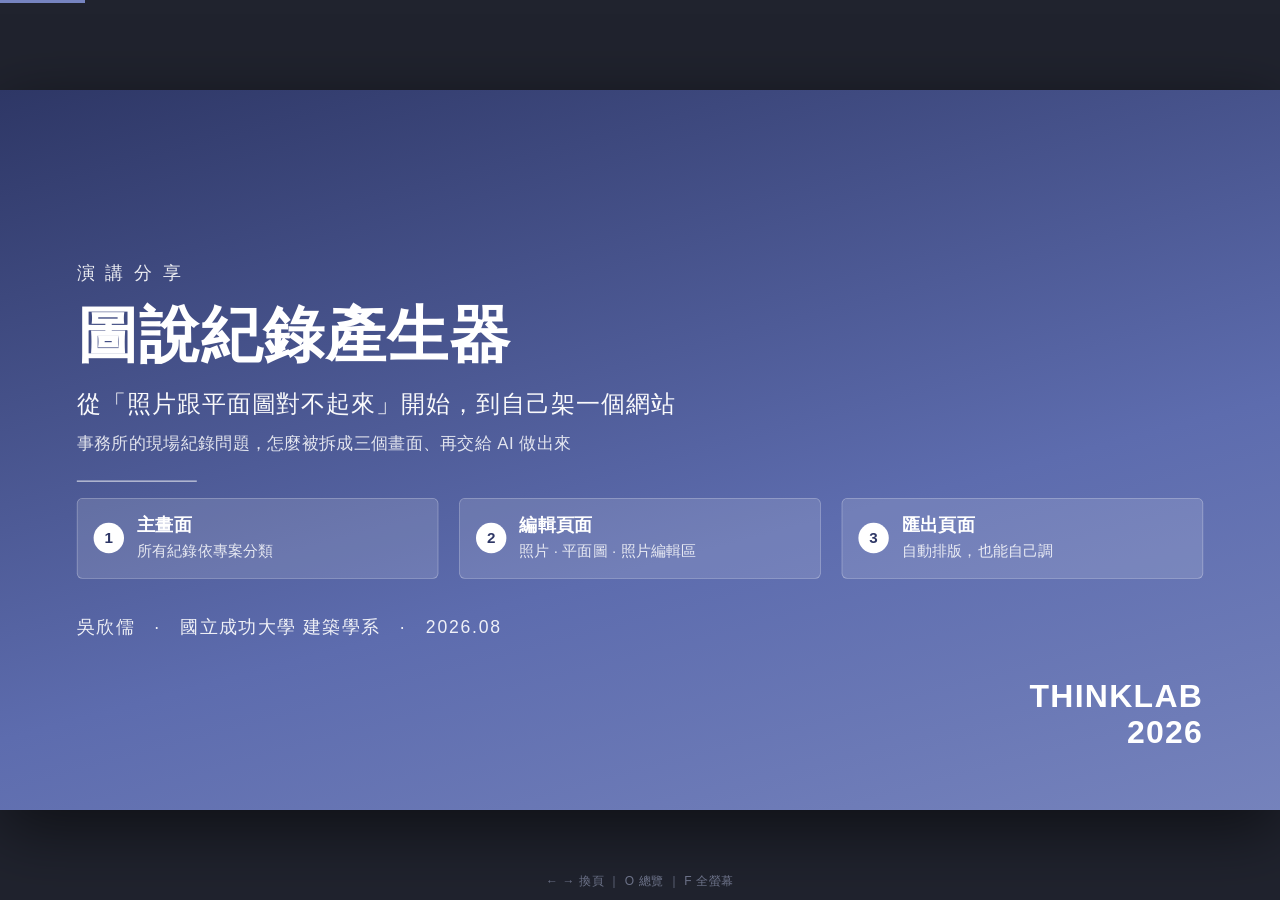
==== commit b82cf7de: "簡報加一張收尾 slide 放連結，README 簡介寫詳細 最後多一張封面樣式的 slide，兩顆按鈕分別連到線上版（/app/）與 GitHub repo，底下把完整網址印出來，投影時也讀得到。 " ====
--- a/index.html
+++ b/index.html
@@ -1441,6 +1441,62 @@
   </div>
   <div class="ft"><span>圖說紀錄產生器 · 吳欣儒</span><span>14 / 14</span></div>
 </section>
+<!-- ============================== 15 · 連結（收尾） ============================== -->
+<section class="slide cover lg">
+  <div class="cv" style="right:96px;justify-content:center">
+    <div class="eyebrow">帶 回 去 用</div>
+    <div class="big" style="font-size:70px;line-height:1.12;margin-top:20px">程式跟這份簡報都在 GitHub</div>
+    <div style="font-size:21px;letter-spacing:.03em;line-height:1.6;margin-top:14px;opacity:.86;max-width:1180px">
+      不用安裝、不用註冊。線上版直接開就能用，資料存在你自己的瀏覽器裡，照片不會離開你的電腦。
+      要帶回事務所就下載整包，雙擊 <code style="font-family:inherit;background:rgba(255,255,255,.16);
+      border-radius:4px;padding:1px 7px">app/開啟圖說紀錄產生器.cmd</code> 即可。
+    </div>
+    <div class="rule"></div>
+
+    <div style="display:grid;grid-template-columns:1fr 1fr;gap:26px;max-width:1180px">
+
+      <a href="https://thinklab-architects.github.io/KAAwokshop-photo_plan_locator/app/"
+         target="_blank" rel="noopener"
+         style="display:block;text-decoration:none;background:rgba(255,255,255,.15);
+                border:1px solid rgba(255,255,255,.34);border-radius:8px;padding:22px 24px;
+                transition:background .18s ease,border-color .18s ease">
+        <div style="display:flex;align-items:center;gap:14px">
+          <div class="num" style="background:#fff;color:#2E3766">1</div>
+          <div style="font-size:26px;font-weight:700;color:#fff;line-height:1.25">線上直接試用</div>
+          <div style="margin-left:auto;font-size:26px;color:rgba(255,255,255,.75)">↗</div>
+        </div>
+        <div style="font-size:19px;color:rgba(255,255,255,.86);line-height:1.5;margin-top:10px">
+          開起來就有兩份示範紀錄，可以直接按「產生報告」看結果
+        </div>
+        <div style="font-size:17px;color:#fff;opacity:.72;line-height:1.45;margin-top:12px;word-break:break-all">
+          thinklab-architects.github.io/KAAwokshop-photo_plan_locator/app/
+        </div>
+      </a>
+
+      <a href="https://github.com/thinklab-architects/KAAwokshop-photo_plan_locator"
+         target="_blank" rel="noopener"
+         style="display:block;text-decoration:none;background:rgba(255,255,255,.15);
+                border:1px solid rgba(255,255,255,.34);border-radius:8px;padding:22px 24px;
+                transition:background .18s ease,border-color .18s ease">
+        <div style="display:flex;align-items:center;gap:14px">
+          <div class="num" style="background:#fff;color:#2E3766">2</div>
+          <div style="font-size:26px;font-weight:700;color:#fff;line-height:1.25">原始碼與下載</div>
+          <div style="margin-left:auto;font-size:26px;color:rgba(255,255,255,.75)">↗</div>
+        </div>
+        <div style="font-size:19px;color:rgba(255,255,255,.86);line-height:1.5;margin-top:10px">
+          Code → Download ZIP 整包帶走，程式碼隨你改
+        </div>
+        <div style="font-size:17px;color:#fff;opacity:.72;line-height:1.45;margin-top:12px;word-break:break-all">
+          github.com/thinklab-architects/KAAwokshop-photo_plan_locator
+        </div>
+      </a>
+
+    </div>
+
+    <div class="who" style="margin-top:44px;font-size:22px">吳欣儒　·　高雄建築師公會 KAA AI WORKSHOP　·　2026.08</div>
+  </div>
+  <div class="mark">THINKLAB<br>2026</div>
+</section>
 
 
 
@@ -1574,6 +1630,8 @@
   });
   document.getElementById('viewport').addEventListener('click', function(e){
     if(e.target.tagName === 'VIDEO') return;
+    /* 連結要能點得開，不要被翻頁吃掉 */
+    if(e.target.closest && e.target.closest('a')) return;
     (e.clientX < window.innerWidth * 0.28 ? prev : next)();
   });
 
